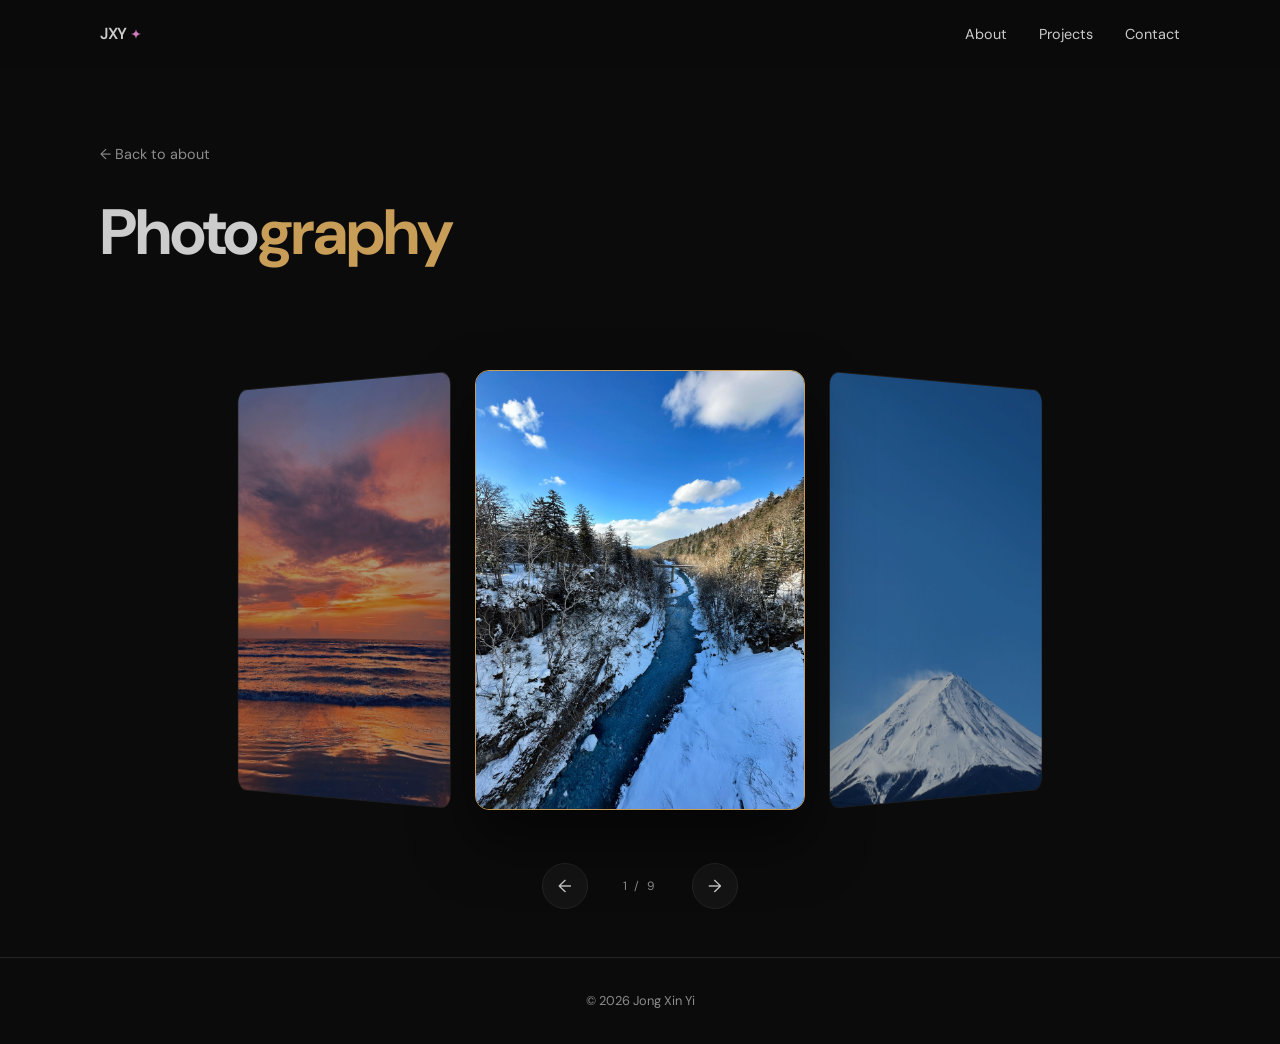
==== gallery.html @ 3cf61ef5 "invisible button" ====
<!DOCTYPE html>
<html lang="en">
<head>
    <meta charset="UTF-8">
    <meta name="viewport" content="width=device-width, initial-scale=1">
    <title>Photography | Jong Xin Yi</title>
    <link rel="preconnect" href="https://fonts.googleapis.com">
    <link href="https://fonts.googleapis.com/css2?family=DM+Sans:wght@300;400;500;600;700;800&display=swap" rel="stylesheet">
    <link rel="stylesheet" href="style.css">
</head>
<body>

    <header class="nav">
        <div class="wrap">
            <a href="index.html" class="logo">JXY<svg class="logo-spark" viewBox="0 0 24 24" aria-hidden="true"><path d="M12 0Q12.7 11.3 24 12Q12.7 12.7 12 24Q11.3 12.7 0 12Q11.3 11.3 12 0Z" /></svg></a>
            <ul>
                <li><a href="index.html#about">About</a></li>
                <li><a href="index.html#projects">Projects</a></li>
                <li><a href="index.html#contact">Contact</a></li>
            </ul>
        </div>
    </header>

    <main>
        <section class="gallery-hero wrap">
            <a href="index.html#about" class="back">&larr; Back to about</a>
            <h1>Photo<span style="color:var(--gold)">graphy</span></h1>
        </section>

        <div class="wrap reveal">
            <div class="carousel" id="carousel">
                <div class="ring" id="ring"></div>
            </div>
            <div class="car-ui">
                <button class="car-btn" id="cPrev" aria-label="Previous photo">&larr;</button>
                <span class="car-count" id="cCount"></span>
                <button class="car-btn" id="cNext" aria-label="Next photo">&rarr;</button>
            </div>
        </div>
    </main>

    <div class="lightbox" id="lightbox" aria-hidden="true">
        <button class="x" aria-label="Close">&times;</button>
        <button class="prev" aria-label="Previous">&larr;</button>
        <img alt="">
        <button class="next" aria-label="Next">&rarr;</button>
        <div class="count"></div>
    </div>

    <footer>&copy; 2026 Jong Xin Yi</footer>

    <script src="photos.js"></script>
    <script>
        const ring = document.getElementById("ring"), stage = document.getElementById("carousel");
        const countEl = document.getElementById("cCount");
        const n = PHOTOS.length, step = 360 / n;
        const mod = (a, b) => ((a % b) + b) % b;

        ring.innerHTML = PHOTOS.map((p, i) => `
        <div class="cell" data-i="${i}" tabindex="0" role="button" aria-label="${p.alt}">
        <img alt="${p.alt}" draggable="false">
        <span class="ph">Add photo</span>
        <label class="upload"><b>Upload</b><input type="file" accept="image/*" hidden></label>
        </div>`).join("");
        const cells = [...ring.children];

        // Downscale big photos so they fit in browser storage
        const shrink = (file, max = 1600) => new Promise(res => {
        const url = URL.createObjectURL(file), im = new Image();
        im.onload = () => {
        const k = Math.min(1, max / Math.max(im.width, im.height));
        const c = document.createElement("canvas");
        c.width = Math.round(im.width * k); c.height = Math.round(im.height * k);
        c.getContext("2d").drawImage(im, 0, 0, c.width, c.height);
        URL.revokeObjectURL(url); res(c.toDataURL("image/jpeg", .85));
        };
        im.src = url;
        });

        cells.forEach((tile, i) => {
        const img = tile.querySelector("img"), input = tile.querySelector("input"), label = tile.querySelector(".upload b");
        img.addEventListener("load", () => { tile.classList.add("has-img"); label.textContent = "Change"; });
        img.addEventListener("error", () => tile.classList.remove("has-img"));
        let saved = null;
        try { saved = localStorage.getItem("photo-" + i); } catch (e) {}
        img.src = saved || PHOTOS[i].src;

        tile.querySelector(".upload").addEventListener("click", e => e.stopPropagation());
        input.addEventListener("change", async () => {
        const f = input.files[0]; if (!f) return;
        const data = await shrink(f);
        img.src = data;
        try { localStorage.setItem("photo-" + i, data); }
        catch (e) { alert("Browser storage is full, so this photo won't be kept after you close the page."); }
        });
        });

        /* ---------- 3D ring ---------- */
        let radius = 0, cur = 0, rot = 0, dragging = false, sx = 0, srot = 0, moved = 0;

        function layout() {
        const w = cells[0].offsetWidth;
        radius = Math.round((w / 2 + 14) / Math.tan(Math.PI / n)); // 14px gap between photos
        cells.forEach((c, i) => c.style.transform = `rotateY(${i * step}deg) translateZ(${radius}px)`);
        render();
        }
        function render() {
        ring.style.transform = `translateZ(${-radius}px) rotateY(${rot}deg)`;
        cells.forEach((c, i) => {
        const d = Math.abs(mod(i * step + rot + 180, 360) - 180); // degrees away from the front
        c.style.opacity = d > 95 ? 0 : Math.max(.3, 1 - d / 120);
        c.classList.toggle("front", d < step / 2);
        });
        countEl.textContent = `${mod(Math.round(-rot / step), n) + 1} / ${n}`;
        }
        const go = d => { cur += d; rot = -cur * step; render(); };
        const goTo = i => go(mod(i - mod(cur, n) + n / 2, n) - n / 2); // shortest way round

        stage.addEventListener("pointerdown", e => {
        if (e.target.closest(".upload")) return;
        dragging = true; sx = e.clientX; srot = rot; moved = 0;
        ring.classList.add("dragging"); stage.classList.add("dragging");
        });
        addEventListener("pointermove", e => {
        if (!dragging) return;
        const dx = e.clientX - sx;
        moved = Math.max(moved, Math.abs(dx));
        rot = srot + dx * 0.3; // drag sensitivity
        render();
        });
        const endDrag = (e, canClick) => {
        if (!dragging) return;
        dragging = false;
        ring.classList.remove("dragging"); stage.classList.remove("dragging");
        if (moved > 6) { cur = Math.round(-rot / step); rot = -cur * step; render(); }
        else if (canClick) { const c = e.target.closest(".cell"); if (c) onCell(c); }
        };
        addEventListener("pointerup", e => endDrag(e, true));
        addEventListener("pointercancel", e => endDrag(e, false));

        document.getElementById("cPrev").onclick = () => go(-1);
        document.getElementById("cNext").onclick = () => go(1);
        addEventListener("resize", layout);

        /* ---------- lightbox ---------- */
        const lb = document.getElementById("lightbox");
        const lbImg = lb.querySelector("img"), count = lb.querySelector(".count");
        let list = [], idx = 0;
        const show = k => {
        idx = (k + list.length) % list.length;
        lbImg.src = list[idx].querySelector("img").src;
        count.textContent = `${idx + 1} / ${list.length}`;
        };
        const open = tile => {
        list = cells.filter(c => c.classList.contains("has-img"));
        show(list.indexOf(tile)); lb.classList.add("open"); lb.setAttribute("aria-hidden", "false");
        };
        const close = () => {
        lb.classList.remove("open"); lb.setAttribute("aria-hidden", "true");
        if (list[idx]) goTo(cells.indexOf(list[idx])); // carousel follows the photo you were viewing
        };
        const activate = tile => {
    if (tile.classList.contains("has-img")) open(tile);
    else if (document.body.classList.contains("owner")) tile.querySelector("input").click();
};
        const onCell = cell => {
        const i = cells.indexOf(cell);
        if (i === mod(cur, n)) activate(cell); else goTo(i);
        };

        ring.addEventListener("keydown", e => {
        const c = e.target.closest(".cell");
        if (c && (e.key === "Enter" || e.key === " ")) { e.preventDefault(); onCell(c); }
        });
        lb.querySelector(".x").onclick = close;
        lb.querySelector(".prev").onclick = () => show(idx - 1);
        lb.querySelector(".next").onclick = () => show(idx + 1);
        lb.addEventListener("click", e => { if (e.target === lb) close(); });
        addEventListener("keydown", e => {
        if (lb.classList.contains("open")) {
        if (e.key === "Escape") close();
        if (e.key === "ArrowLeft") show(idx - 1);
        if (e.key === "ArrowRight") show(idx + 1);
        } else if (!e.target.matches("input")) {
        if (e.key === "ArrowLeft") go(-1);
        if (e.key === "ArrowRight") go(1);
        }
        });

        layout();
    </script>
    <script src="fx.js"></script>
</body>
</html>
---- style.css ----
/* ---------- Design tokens (edit colours here) ---------- */
:root {
  --bg: #0b0b0b;          /* slightly lighter than pure black */
  --surface: #141414;
  --line: #242424;
  --text: #cccccc;
  --muted: #8c8c8c;
  --red: #960018;         /* buttons, hover */
  --pink: #d27cbc;        /* decoration */
  --gold: #C89D58;        /* decoration */
  --radius: 14px;
  --space: clamp(80px, 12vw, 160px); /* section spacing */
  --max: 1080px;
}

* { box-sizing: border-box; margin: 0; padding: 0; }
html, body, button, input, textarea, select { font-family: "DM Sans", system-ui, -apple-system, "Segoe UI", sans-serif; }
html { scroll-behavior: smooth; }
body {
  background: var(--bg);
  color: var(--text);
  font-family: "DM Sans", system-ui, -apple-system, "Segoe UI", sans-serif;
  line-height: 1.7;
  -webkit-font-smoothing: antialiased;
}
img { max-width: 100%; display: block; }
a { color: inherit; text-decoration: none; }
.wrap { width: min(var(--max), 100% - 48px); margin-inline: auto; }
section { padding-block: var(--space); }

h2.title {
  font-size: clamp(1.6rem, 3vw, 2.2rem);
  font-weight: 600;
  letter-spacing: -0.02em;
  margin-bottom: 48px;
}
h2.title .u { position: relative; display: inline-block; }
h2.title .u::after { /* underline sits right under the highlighted word and draws in */
  content: ""; position: absolute; left: 0; bottom: -2px;
  width: 0; height: 3px; background: var(--gold);
  transition: width .7s cubic-bezier(.2,.7,.2,1) .5s;
}
section.in h2.title .u::after { width: 100%; }

/* ---------- Buttons ---------- */
.btn {
  display: inline-block;
  padding: 14px 28px;
  border: 1px solid var(--red);
  background: var(--red);
  color: var(--text);
  border-radius: 999px;
  font-size: 0.95rem;
  cursor: pointer;
  transition: background .25s, color .25s, transform .25s;
}
.btn:hover { background: transparent; transform: translateY(-3px); }
.btn.ghost { background: transparent; border-color: var(--line); }
.btn.ghost:hover { border-color: var(--red); background: var(--red); }

/* ---------- Nav ---------- */
.nav {
  position: fixed; inset: 0 0 auto 0; z-index: 10;
  background: rgba(11,11,11,.8);
  backdrop-filter: blur(10px);
}
.nav .wrap { display: flex; justify-content: space-between; align-items: center; height: 68px; }
.logo { font-weight: 600; letter-spacing: -0.02em; }
.nav ul { display: flex; gap: 32px; list-style: none; font-size: .9rem; }
.nav a { position: relative; padding-block: 4px; transition: color .2s; }
.nav a::after {
  content: ""; position: absolute; left: 0; bottom: 0;
  width: 0; height: 2px; background: var(--red); transition: width .25s;
}
.nav a:hover::after { width: 100%; }

/* ---------- Hero ---------- */
.hero {
  min-height: 100vh;
  display: flex; align-items: center;
  position: relative; overflow: hidden;
  padding-block: 120px 80px;
}
.hero .wrap { position: relative; z-index: 1; }
.hello {
  display: inline-flex; align-items: center; gap: 12px;
  color: var(--pink); font-size: clamp(1.2rem, 2.4vw, 1.7rem);
  margin-bottom: 8px;
}
.hello::before { content: ""; width: 40px; height: 2px; background: var(--pink); }
.big {
  font-size: clamp(3.6rem, 13vw, 10.5rem);
  line-height: .95;
  font-weight: 800;
  letter-spacing: -0.045em;
}
.big .small { font-size: .28em; font-weight: 400; letter-spacing: 0; color: var(--muted); margin-right: 14px; }
.big .outline {
  color: transparent;
  -webkit-text-stroke: 2px var(--text);
  transition: color .4s, -webkit-text-stroke-color .4s;
  display: inline-block;
  margin-left: clamp(24px, 8vw, 120px); /* staggered line */
}
.big .outline:hover { color: var(--red); -webkit-text-stroke-color: var(--red); }
.role { margin-top: 36px; color: var(--muted); font-size: 1.05rem; max-width: 420px; }
.role b { color: var(--gold); font-weight: 500; }
.hero .cta { margin-top: 40px; display: flex; gap: 16px; flex-wrap: wrap; }

.orb { position: absolute; border-radius: 50%; filter: blur(2px); }
.orb.a { width: 260px; height: 260px; right: 8%; top: 18%; border: 1px solid var(--pink); opacity: .5; animation: float 9s ease-in-out infinite; }
.orb.b { width: 90px; height: 90px; right: 22%; bottom: 20%; background: var(--gold); opacity: .85; animation: float 7s ease-in-out infinite reverse; }
.orb.c { width: 14px; height: 14px; right: 40%; top: 26%; background: var(--red); animation: float 5s ease-in-out infinite; }
@keyframes float { 0%,100% { transform: translateY(0); } 50% { transform: translateY(-22px); } }

.scroll {
  position: absolute; left: 50%; bottom: 28px; transform: translateX(-50%);
  font-size: .75rem; letter-spacing: .2em; color: var(--muted);
}
.scroll::after {
  content: ""; display: block; width: 1px; height: 36px;
  background: var(--gold); margin: 10px auto 0;
  animation: line 2s ease-in-out infinite;
}
@keyframes line { 0%,100% { transform: scaleY(.3); transform-origin: top; } 50% { transform: scaleY(1); } }

/* ---------- About ---------- */
.about-grid { display: grid; grid-template-columns: 1fr 1.3fr; gap: clamp(32px, 6vw, 88px); align-items: start; }
.photo {
  aspect-ratio: 4/5; border-radius: var(--radius);
  background: linear-gradient(135deg, #1b1b1b, #101010);
  border: 1px solid var(--line);
  position: relative; overflow: hidden;
}
.photo::after {
  content: ""; position: absolute; inset: 14px -14px -14px 14px;
  border: 1px solid var(--pink); border-radius: var(--radius); z-index: -1;
}
.photo-frame { position: relative; z-index: 0; }
.photo img { width: 100%; height: 100%; object-fit: cover; }
.photo span { position: absolute; inset: 0; display: grid; place-items: center; color: var(--muted); font-size: .85rem; }
.about p { color: var(--text); max-width: 520px; }
.about h3 { font-size: .8rem; letter-spacing: .16em; text-transform: uppercase; color: var(--gold); margin: 40px 0 18px; font-weight: 500; }
.timeline { list-style: none; border-left: 1px solid var(--line); }
.timeline li { padding: 0 0 22px 22px; position: relative; }
.timeline li::before {
  content: ""; position: absolute; left: -4px; top: 10px;
  width: 7px; height: 7px; background: var(--red); transform: rotate(45deg);
}
.timeline strong { font-weight: 500; display: block; }
.timeline small { color: var(--muted); }
.about .btn { margin-top: 24px; }

/* ---------- Projects ---------- */
.cards { display: grid; grid-template-columns: repeat(auto-fill, minmax(300px, 1fr)); gap: 32px; }
.card {
  display: block; background: var(--surface);
  border: 1px solid var(--line); border-radius: var(--radius);
  overflow: hidden; transition: transform .3s, border-color .3s;
}
.card:hover { transform: translateY(-6px); border-color: var(--red); }
.card .cover { aspect-ratio: 16/10; background: #1a1a1a; position: relative; overflow: hidden; }
.card .cover img { width: 100%; height: 100%; object-fit: cover; transition: transform .5s; }
.card:hover .cover img { transform: scale(1.05); }
.card .body { padding: 24px; }
.card h3 { font-size: 1.15rem; font-weight: 600; margin-bottom: 6px; }
.card p { color: var(--muted); font-size: .92rem; margin-bottom: 18px; }
.tags { display: flex; flex-wrap: wrap; gap: 8px; }
.tag {
  font-size: .72rem; padding: 4px 12px; border-radius: 999px;
  border: 1px solid var(--pink); color: var(--pink);
}
.tag.alt { border-color: var(--gold); color: var(--gold); }

/* ---------- Contact ---------- */
.contact { text-align: center; }
.contact p { color: var(--muted); margin: 0 auto 24px; max-width: 420px; }
    .contact h2 {
        margin-bottom: 14px;
    }
.mail {
  display: inline-block; font-size: clamp(1.3rem, 3.5vw, 2.4rem);
  font-weight: 600; letter-spacing: -0.02em;
  border-bottom: 2px solid var(--red); padding-bottom: 6px;
  transition: color .25s;
}
.mail:hover { color: var(--gold); }
.socials { display: flex; justify-content: center; gap: 16px; margin-top: 48px; }
.socials a { color: var(--muted); width: 50px; height: 50px; display: grid; place-items: center; border: 1px solid var(--line); border-radius: var(--radius); transition: color .2s, border-color .2s, transform .25s; }
.socials a svg { width: 24px; height: 24px; }
.socials a:hover { color: var(--gold); border-color: var(--gold); }
footer { text-align: center; padding: 32px 0; color: var(--muted); font-size: .8rem; border-top: 1px solid var(--line); }

/* ---------- Project detail page ---------- */
.detail-hero { padding-top: 140px; padding-bottom: 40px; }
.back { color: var(--muted); font-size: .9rem; display: inline-block; margin-bottom: 32px; transition: color .2s; }
.back:hover { color: var(--red); }
.detail-hero h1 { font-size: clamp(2.2rem, 6vw, 4rem); letter-spacing: -0.03em; line-height: 1.1; margin-bottom: 20px; }
.detail-hero .lead { color: var(--muted); max-width: 560px; margin-bottom: 24px; }
.detail-cover { aspect-ratio: 16/8; border-radius: var(--radius); background: #1a1a1a; overflow: hidden; border: 1px solid var(--line); }
.detail-cover img { width: 100%; height: 100%; object-fit: cover; }
.meta { display: grid; grid-template-columns: repeat(auto-fit, minmax(140px, 1fr)); gap: 24px; margin-block: 56px; padding-block: 28px; border-block: 1px solid var(--line); }
.meta small { color: var(--gold); letter-spacing: .14em; text-transform: uppercase; font-size: .7rem; display: block; margin-bottom: 4px; }
.block { max-width: 640px; margin-bottom: 72px; }
.block h2 { font-size: 1.3rem; margin-bottom: 14px; }
.block h2::before { content: ""; display: inline-block; width: 10px; height: 10px; border-radius: 50%; background: var(--pink); margin-right: 12px; }
.proto { margin-bottom: 72px; }
.proto h2 { font-size: 1.3rem; margin-bottom: 20px; }
.proto-frame {
  border: 1px solid var(--line); border-radius: var(--radius);
  overflow: hidden; background: var(--surface);
  height: min(680px, 80vh);
}
.proto-frame iframe { width: 100%; height: 100%; border: 0; }
.proto-empty { height: 100%; display: grid; place-items: center; color: var(--muted); text-align: center; padding: 24px; }
.proto-actions { margin-top: 20px; }

/* ================= V2 additions ================= */

/* ---------- Hero with ID card ---------- */
.hero-grid { display: grid; grid-template-columns: 1.3fr 1fr; gap: 48px; align-items: center; }
.big { font-size: clamp(3rem, 8.5vw, 7.5rem); }
.big .outline { margin-left: clamp(16px, 4vw, 64px); }
.orb.a { right: 4%; top: 14%; width: 320px; height: 320px; }
.orb.b { right: 34%; bottom: 14%; }

.id-stage { --strap-h: 240px; position: relative; display: flex; flex-direction: column; align-items: center; margin-top: -120px; }
.swing { transform-origin: top center; min-height: calc(var(--strap-h) + 34px + 430px); will-change: transform; display: flex; flex-direction: column; align-items: center; }
@keyframes swing { 0%,100% { transform: rotate(0); } 25% { transform: rotate(1.8deg); } 75% { transform: rotate(-1.8deg); } }
@keyframes appear { from { opacity: 0; } }
/* The strap is paid out from above, as if a hand is lowering the card on it. */
@keyframes lower {
  0%   { height: 6px;  animation-timing-function: cubic-bezier(.45,0,.35,1); }
  62%  { height: calc(var(--strap-h) + 8px); animation-timing-function: ease-out; }   /* strap pulls taut, slight stretch */
  74%  { height: calc(var(--strap-h) - 5px); animation-timing-function: ease-in-out; } /* card bounces back up */
  86%  { height: calc(var(--strap-h) + 2px); animation-timing-function: ease-in-out; }
  100% { height: var(--strap-h); }
}
/* The card sways like a pendulum while it is let down, then settles. */
@keyframes settle {
  0%   { transform: rotate(0); }
  18%  { transform: rotate(3.4deg); }
  36%  { transform: rotate(-4.6deg); }
  55%  { transform: rotate(3.8deg); }
  72%  { transform: rotate(-2.4deg); }
  86%  { transform: rotate(1.2deg); }
  100% { transform: rotate(0); }
}

.strap {
  width: 34px; height: 240px; position: relative; z-index: 3;
  background:
    linear-gradient(90deg, rgba(0,0,0,.28), transparent 20%, rgba(255,255,255,.07) 45%, transparent 70%, rgba(0,0,0,.28)),
    repeating-linear-gradient(45deg, rgba(255,255,255,.085) 0 1px, transparent 1px 3px),
    repeating-linear-gradient(-45deg, rgba(0,0,0,.22) 0 1px, transparent 1px 3px),
    repeating-linear-gradient(0deg, rgba(0,0,0,.12) 0 1px, transparent 1px 6px),
    #960018;
  border-radius: 2px 2px 3px 3px;
}
.strap::before, .strap::after { /* stitched edges */
  content: ""; position: absolute; top: 0; bottom: 0; width: 0; pointer-events: none;
  border-left: 1px dashed rgba(255,255,255,.34);
}
.strap::before { left: 4px; }
.strap::after { right: 4px; }
.hook { position: absolute; left: 50%; top: calc(100% - 10px); width: 40px; height: 84px; transform: translateX(-50%); overflow: visible; filter: drop-shadow(0 4px 4px rgba(0,0,0,.6)) drop-shadow(0 0 1px rgba(255,255,255,.12)); }

.tilt {
  --rx: 0deg; --ry: 0deg;
  perspective: 1000px;
  transform: rotateX(var(--rx)) rotateY(var(--ry));
  transition: transform .2s ease-out;
  margin-top: 34px; /* card hangs lower so the hook can pass through its hole */
}
.flip {
  position: relative; width: 270px; height: 430px; cursor: pointer;
  transform-style: preserve-3d; transition: transform .8s cubic-bezier(.4,.2,.2,1);
  outline-offset: 8px; outline-color: var(--gold);
}
.flip.flipped { transform: rotateY(180deg); }
.face {
  position: absolute; inset: 0; border-radius: 20px;
  backface-visibility: hidden; -webkit-backface-visibility: hidden;
  background: var(--surface); border: 1px solid #2c2c2c;
  box-shadow: 0 30px 60px rgba(0,0,0,.55), 0 0 0 1px rgba(210,124,188,.08);
  padding: 22px; overflow: hidden;
}
.face.back { transform: rotateY(180deg); }
.slot { width: 70px; height: 13px; margin: 0 auto 14px; border-radius: 99px; background: var(--bg); border: 1px solid #2c2c2c; }

.id-photo {
  position: relative; height: 240px; border-radius: 14px; overflow: hidden;
  background: linear-gradient(135deg, #1d1d1d, #111); border: 1px solid #2a2a2a;
}
.id-photo.full { height: 330px; }
.id-photo img { position: absolute; inset: 0; width: 100%; height: 100%; object-fit: cover; display: none; }
.id-photo.has-img img { display: block; }
.id-photo span { position: absolute; inset: 0; display: grid; place-items: center; color: var(--muted); font-size: .8rem; }
.id-photo.has-img span { display: none; }
.upload {
  position: absolute; right: 10px; bottom: 10px; z-index: 2;
  font-size: .7rem; padding: 5px 12px; border-radius: 99px;
  background: rgba(11,11,11,.8); color: var(--text); border: 1px solid #333;
  opacity: 0; transition: opacity .25s, background .25s; cursor: pointer;
}
.id-photo:hover .upload, .upload:focus-within { opacity: 1; }
.upload:hover { background: var(--red); border-color: var(--red); }
@media (hover: none) { .upload { opacity: 1; } }

.id-info { margin-top: 18px; }
.id-info h3 { font-size: 1.25rem; font-weight: 600; letter-spacing: -0.02em; }
.id-info p { color: var(--pink); font-size: .85rem; }
.id-meta { margin-top: 10px; font-size: .75rem; color: var(--muted); letter-spacing: .12em; }
.id-meta small { color: var(--gold); margin-right: 6px; }

.back-info { margin-top: 14px; display: flex; align-items: center; justify-content: space-between; gap: 12px; font-size: .8rem; color: var(--muted); }
.barcode {
  width: 90px; height: 26px;
  background: repeating-linear-gradient(90deg, var(--gold) 0 2px, transparent 2px 4px, var(--gold) 4px 5px, transparent 5px 9px);
  opacity: .8;
}
.hint { margin-top: 28px; font-size: .75rem; letter-spacing: .14em; color: var(--muted); text-transform: uppercase; }

/* ---------- About: 3 columns ---------- */
.about-grid { grid-template-columns: 190px 1.4fr 1fr; gap: clamp(28px, 4vw, 64px); }
.photo-frame { width: 190px; }
.about h3, .skills h3 { font-size: .8rem; letter-spacing: .16em; text-transform: uppercase; color: var(--gold); margin: 32px 0 16px; font-weight: 500; }
.about p + h3 { margin-top: 36px; }
.skills h3 { margin-top: 0; }
.skills ul { list-style: none; display: grid; grid-template-columns: repeat(2, 1fr); gap: 14px; }
.skills li {
  display: flex; align-items: center; gap: 14px; padding: 14px 16px;
  border: 1px solid var(--line); border-radius: var(--radius); background: rgba(255,255,255,.015);
  transition: border-color .3s, background .3s, transform .3s;
}
.skills li svg { width: 26px; height: 26px; flex: none; color: var(--gold); transition: transform .4s cubic-bezier(.2,.9,.3,1.4); }
.skills li span { font-size: .9rem; display: block; margin: 0; }
@media (max-width: 1000px) {
  .about-grid { grid-template-columns: 190px 1fr; }
  .skills { grid-column: 1 / -1; }
}

/* ---------- Project cards: animated ---------- */
.card { background: none; border: 0; overflow: visible; perspective: 900px; }
.card:hover { transform: none; border-color: transparent; }
.card-in {
  position: relative; height: 100%;
  background: var(--surface); border: 1px solid var(--line); border-radius: var(--radius);
  overflow: hidden; transform-style: preserve-3d;
  transition: transform .5s cubic-bezier(.2,.7,.2,1), border-color .3s, box-shadow .4s;
  will-change: transform;
}
.card-in.moving { transition: transform .12s ease-out, border-color .3s, box-shadow .4s; }
.card:hover .card-in, .card:focus-visible .card-in {
  border-color: var(--red);
  box-shadow: 0 24px 50px rgba(0,0,0,.5), 0 0 0 1px rgba(150,0,24,.5);
}
.card-in::after { /* light that follows the cursor */
  content: ""; position: absolute; inset: 0; pointer-events: none; opacity: 0; transition: opacity .3s;
  background: radial-gradient(260px circle at var(--mx, 50%) var(--my, 50%), rgba(210,124,188,.16), transparent 60%);
}
.card:hover .card-in::after { opacity: 1; }
.card .cover::before { /* slide-in tint */
  content: ""; position: absolute; inset: 0; z-index: 1;
  background: linear-gradient(180deg, transparent 40%, rgba(150,0,24,.55));
  opacity: 0; transition: opacity .4s;
}
.card:hover .cover::before { opacity: 1; }
.card:hover .cover img { transform: scale(1.1); }
.num {
  position: absolute; left: 18px; top: 14px; z-index: 2;
  font-size: .75rem; letter-spacing: .14em; color: var(--gold);
   display: none;
}
.card h3 { position: relative; display: inline-block; }
.card h3::after { content: ""; position: absolute; left: 0; bottom: -2px; height: 2px; width: 0; background: var(--red); transition: width .4s; }
.card:hover h3::after { width: 100%; }
.card .tag { transition: transform .3s, background .3s, color .3s; }
.card:hover .tag { transform: translateY(-3px); }
.card:hover .tag:nth-child(2) { transition-delay: .05s; }
.card:hover .tag:nth-child(3) { transition-delay: .1s; }
.card .tag:hover { background: var(--pink); color: var(--bg); }
.card .tag.alt:hover { background: var(--gold); }

/* ================= V3 additions ================= */

/* ---------- Page + section transitions ---------- */
body { animation: pageIn .7s ease; transition: opacity .35s ease; }
body.leaving { opacity: 0; }
@keyframes pageIn { from { opacity: 0; } }

section { position: relative; }
section + section::before { /* soft divider line between sections */
  content: ""; position: absolute; top: 0; left: 50%;
  width: min(var(--max), 100% - 48px); height: 1px; transform: translateX(-50%);
  background: linear-gradient(90deg, transparent, var(--line) 20%, var(--pink) 50%, var(--line) 80%, transparent);
  opacity: .6;
}
section + section::after { /* diamond marker on the divider */
  content: ""; position: absolute; top: -6px; left: 50%;
  width: 11px; height: 11px; background: var(--gold);
  transform: translateX(-50%) rotate(45deg);
  box-shadow: 0 0 0 7px var(--bg);
  animation: pulseD 3s ease-in-out infinite;
}
@keyframes pulseD { 0%,100% { transform: translateX(-50%) rotate(45deg) scale(1); } 50% { transform: translateX(-50%) rotate(225deg) scale(1.25); } }
#about    { background: radial-gradient(640px circle at 92% 25%, rgba(210,124,188,.07), transparent 65%); }
#projects { background: radial-gradient(700px circle at 4% 45%, rgba(200,157,88,.06), transparent 65%); }
#contact  { background: radial-gradient(800px circle at 50% 105%, rgba(150,0,24,.2), transparent 65%); }

.progress {
  position: fixed; top: 0; left: 0; width: 100%; height: 3px; z-index: 30;
  transform: scaleX(0); transform-origin: left;
  background: linear-gradient(90deg, var(--red), var(--pink), var(--gold));
}
.nav { transition: transform .4s ease, background .3s; }
.nav.hide { transform: translateY(-100%); }
.nav a.active { color: var(--gold); }
.nav a.active::after { width: 100%; }

/* ---------- Diamonds (replace circles) ---------- */
.orb { border-radius: 4px; filter: none;  }
.orb.a { width: 300px; height: 300px; right: 5%; top: 15%; border: 1px solid var(--pink); opacity: .45; animation: spinD 50s linear infinite; }
.orb.b { width: 84px; height: 84px; right: 36%; bottom: 14%; background: var(--gold); opacity: .85; animation: driftD 7s ease-in-out infinite; }
.orb.c { width: 24px; height: 24px; right: 42%; top: 26%; background: var(--red); animation: driftD 5s ease-in-out infinite reverse; }
.orb.d { width: 44px; height: 44px; left: 5%; bottom: 22%; background: var(--pink); opacity: .6; animation: driftD 8s ease-in-out infinite; }
.orb.e { width: 64px; height: 64px; left: 46%; top: 12%; border: 1px solid var(--gold); opacity: .5; animation: spinD 30s linear infinite reverse; }
@keyframes driftD { 0%,100% { transform: translateY(0) rotate(45deg); } 50% { transform: translateY(-24px) rotate(45deg); } }
@keyframes spinD { from { transform: rotate(45deg); } to { transform: rotate(405deg); } }

/* ---------- Hero: letters + role typing ---------- */
.big .word .ch { display: inline-block; transition: transform .3s cubic-bezier(.3,1.6,.5,1), color .25s; animation: rise .9s cubic-bezier(.2,.8,.2,1) backwards; animation-delay: calc(var(--i) * 70ms + 250ms); }
@keyframes rise { from { transform: translateY(70%) rotate(8deg); opacity: 0; } }
.big .word .ch:hover { transform: translateY(-14px) rotate(-4deg); color: var(--pink); }
.big .outline:hover { color: transparent; -webkit-text-stroke-color: var(--text); }
.big .outline .ch:hover { color: var(--red); -webkit-text-stroke-color: var(--red); }
.role { min-height: 3.6em; }
#roleWord::after { content: ""; display: inline-block; width: 2px; height: 1em; margin-left: 3px; vertical-align: -2px; background: var(--gold); animation: blink 1s steps(1) infinite; }
@keyframes blink { 50% { opacity: 0; } }

/* ---------- Buttons: small pop + ripple ---------- */
.btn { position: relative; transition: background .25s, color .25s, transform .25s; }
.btn, .btn.ghost, .btn.ghost:hover { border-color: var(--gold); } /* the gold stroke is the button's own border */
.btn::after { /* thin four-point sparkle: centred on the edge, half inside and half outside */
  content: ""; position: absolute; right: 22px; top: -8px; width: 16px; height: 16px; pointer-events: none;
  background: url("data:image/svg+xml,%3Csvg xmlns='http://www.w3.org/2000/svg' viewBox='0 0 24 24'%3E%3Cpath fill='%23C89D58' d='M12 0Q12.9 11.1 24 12Q12.9 12.9 12 24Q11.1 12.9 0 12Q11.1 11.1 12 0Z'/%3E%3C/svg%3E") center / contain no-repeat;
  filter: drop-shadow(0 0 3px rgba(200,157,88,.7)); animation: twinkle 3.2s ease-in-out infinite;
}
.btn.ghost::after { right: auto; left: 22px; top: auto; bottom: -8px; animation-delay: 1.4s; }
@keyframes twinkle { 0%,100% { transform: scale(.75) rotate(0); opacity: .7; } 50% { transform: scale(1.15) rotate(45deg); opacity: 1; } }
.ripple-clip { position: absolute; inset: 0; border-radius: inherit; overflow: hidden; pointer-events: none; }
.ripple { position: absolute; width: 10px; height: 10px; border-radius: 50%; background: rgba(255,255,255,.28); transform: scale(0); animation: ripple .6s ease-out forwards; pointer-events: none; }
@keyframes ripple { to { transform: scale(30); opacity: 0; } }

/* ---------- Small hover details ---------- */
.timeline li { transition: transform .3s; }
.timeline li::before { transition: transform .3s, background .3s; }
.timeline li:hover { transform: translateX(6px); }
.timeline li:hover::before { background: var(--gold); transform: rotate(45deg) scale(1.7); }
.mail:hover { border-color: var(--gold); }
.socials a:hover { transform: translateY(-4px); }
.logo { display: inline-flex; align-items: center; gap: 4px; }
.logo-spark { width: 10px; height: 10px; fill: var(--pink); flex: none; }

/* ---------- About: no photo, two columns ---------- */
.about-grid { grid-template-columns: 1.4fr 1fr; }
@media (max-width: 1000px) { .about-grid { grid-template-columns: 1fr; } }

/* ---------- ID card: real 3D object ---------- */
.tilt { transform-style: preserve-3d; }
.flip { transform: rotateY(var(--flip, 0deg)); transition: transform .9s cubic-bezier(.2,.8,.2,1.08); cursor: grab; touch-action: pan-y; }
.flip.dragging { transition: none; cursor: grabbing; }
.face {
  background: linear-gradient(160deg, #1d1d1d, #0f0f0f);
  border: 1px solid #333;
  box-shadow: inset 0 0 0 1px rgba(255,255,255,.04), inset 0 1px 0 rgba(255,255,255,.14);
  transform: translateZ(5px);
}
.face.back { transform: rotateY(180deg) translateZ(5px); }
.edge { position: absolute; inset: 0; border-radius: 20px; background: #2a2a2a; border: 1px solid #3a3a3a; }
.edge.shadow { box-shadow: 0 45px 70px -12px rgba(0,0,0,.8), 0 0 40px rgba(150,0,24,.12); }
.face.front .id-info::after { content: ""; position: absolute; right: 24px; bottom: 36px; width: 18px; height: 18px; background: var(--gold); transform: rotate(45deg); }
.id-photo { box-shadow: inset 0 2px 8px rgba(0,0,0,.6); }
.slot { box-shadow: inset 0 2px 4px rgba(0,0,0,.8); }

/* ---------- Reveal on scroll ---------- */
.reveal { opacity: 0; transform: translateY(24px); transition: opacity .8s, transform .8s; }
.reveal.in { opacity: 1; transform: none; }

/* ---------- Responsive ---------- */
@media (max-width: 760px) {
  .about-grid { grid-template-columns: 1fr; }
  .photo-frame { max-width: 340px; }
  .nav ul { gap: 18px; }
  .orb.a { width: 160px; height: 160px; right: -30px; }
  .hero-grid { grid-template-columns: 1fr; }
  .id-stage { margin-top: 0; }
  .strap { height: 80px; }
  .id-stage { --strap-h: 80px; }
  .about-grid { grid-template-columns: 1fr; }
}
@media (prefers-reduced-motion: reduce) {
  * { animation: none !important; transition: none !important; }
  .reveal, .st { opacity: 1 !important; transform: none !important; }
}

/* ================= V4: stagger ================= */
.hero {
  min-height: 100vh; min-height: 100svh;
  display: flex; align-items: center;
  padding-block: 110px 70px;
}
.hero ~ section { padding-block: var(--space); } /* same gap above and below every section */
.hero ~ section > .wrap { width: min(var(--max), 100% - 48px); }

/* content staggers in when its section arrives */
.st {
  opacity: 0; transform: translateY(32px);
  transition: opacity .8s ease, transform .9s cubic-bezier(.2,.7,.2,1);
  transition-delay: calc(var(--i, 0) * 110ms + 150ms);
}
section.in .st { opacity: 1; transform: none; }
.cards .card.st { transform: translateY(56px) scale(.96); }
section.in .cards .card.st { transform: none; }
.cards .card.st { transition-delay: calc(var(--i, 0) * 160ms + 150ms); }

/* ---------- Name: the dot of the i is a diamond ---------- */
.big .ch.dotless { position: relative; }
.big .ch.dotless::before {
  content: ""; position: absolute; left: 50%; top: .065em;
  width: .15em; height: .15em; margin-left: -.075em;
  border: 2px solid var(--text); background: var(--text); transform: rotate(45deg);
  transition: border-color .25s, background .25s;
}
.big .outline .ch.dotless::before { background: transparent; } /* hollow, like the outlined letters */
.big .outline .ch.dotless:hover::before { border-color: var(--red); background: var(--red); }

.mail-ic { width: .8em; height: .8em; color: var(--gold); margin-right: 14px; vertical-align: -.05em; }


/* ================= V6: photography gallery ================= */
.more { margin-top: 24px; text-align: center; }
.nav a.current { color: var(--gold); }
.nav a.current::after { width: 100%; }
.gallery-hero { padding-top: 140px; padding-bottom: 40px; }
.gallery-hero h1 { font-size: clamp(2.2rem, 6vw, 4rem); letter-spacing: -0.03em; line-height: 1.1; margin-bottom: 16px; }
.gallery-hero .lead { color: var(--muted); max-width: 520px; }
.gallery { columns: 3 260px; column-gap: 16px; padding-bottom: 96px; }
.shot {
  display: block; width: 100%; padding: 0; margin: 0 0 16px; break-inside: avoid;
  aspect-ratio: var(--r, 4/5); position: relative; overflow: hidden; cursor: zoom-in;
  background: #1a1a1a; border: 1px solid var(--line); border-radius: var(--radius);
  transition: border-color .3s, transform .4s cubic-bezier(.2,.7,.2,1);
}
.shot img { width: 100%; height: 100%; object-fit: cover; transition: transform .6s cubic-bezier(.2,.7,.2,1); }
.shot::after { content: ""; position: absolute; inset: 0; background: linear-gradient(180deg, transparent 55%, rgba(150,0,24,.45)); opacity: 0; transition: opacity .4s; }
.shot:hover { border-color: var(--red); transform: translateY(-4px); }
.shot:hover img { transform: scale(1.06); }
.shot:hover::after { opacity: 1; }
.shot:focus-visible { outline: 2px solid var(--gold); outline-offset: 4px; }

.lightbox { position: fixed; inset: 0; z-index: 50; display: none; place-items: center; background: rgba(11,11,11,.94); backdrop-filter: blur(6px); }
.lightbox.open { display: grid; animation: pageIn .3s ease; }
.lightbox img { max-width: min(92vw, 1200px); max-height: 86vh; border-radius: var(--radius); object-fit: contain; }
.lightbox button { position: absolute; width: 46px; height: 46px; border-radius: 50%; border: 1px solid var(--line); background: var(--surface); color: var(--text); font-size: 1.1rem; cursor: pointer; transition: background .25s, border-color .25s; }
.lightbox button:hover { background: var(--red); border-color: var(--red); }
.lightbox .x { top: 22px; right: 22px; }
.lightbox .prev { left: 22px; top: 50%; }
.lightbox .next { right: 22px; top: 50%; }
.lightbox .count { position: absolute; bottom: 22px; left: 50%; transform: translateX(-50%); font-size: .75rem; letter-spacing: .2em; color: var(--muted); }

/* ================= V7: 3D carousel, skill icons, hobby link ================= */

.skills h3.hobby-title { margin-top: 36px; }
.skills li.hobby { grid-column: 1 / -1; padding: 0; }
.skills li.hobby a { display: flex; align-items: center; gap: 14px; width: 100%; padding: 14px 16px; }
.skills li.hobby small { display: block; color: var(--muted); font-size: .75rem; line-height: 1.3; }
.skills li.hobby .go { margin-left: auto; font-style: normal; color: var(--gold); transition: transform .3s; }

/* gallery tiles: upload */
.shot img { display: none; }
.shot.has-img img { display: block; }
.shot .ph { position: absolute; inset: 0; display: grid; place-items: center; color: var(--muted); font-size: .8rem; }
.shot.has-img .ph { display: none; }
.shot .upload { z-index: 3; }
.shot:hover .upload, .shot:not(.has-img) .upload, .shot .upload:focus-within { opacity: 1; }

/* skill buttons: keep the staggered fade-in (their own hover transition was overriding it) */
.skills li.st {
  transition: opacity .8s ease, transform .9s cubic-bezier(.2,.7,.2,1), border-color .3s, background .3s;
  transition-delay: calc(var(--i, 0) * 110ms + 150ms), calc(var(--i, 0) * 110ms + 150ms), 0s, 0s;
}

/* hover effect: Photography button only */
.skills li.hobby:hover { border-color: var(--gold); background: rgba(200,157,88,.06); }
.skills li.hobby:hover svg { transform: scale(1.15) rotate(-6deg); }
.skills li.hobby:hover .go { transform: translateX(6px); }

/* ================= V8: project pop-up ================= */
.card { cursor: pointer; }
.modal {
  position: fixed; inset: 0; z-index: 40; display: grid; place-items: center; padding: 24px;
  background: rgba(11,11,11,.82); backdrop-filter: blur(8px);
  opacity: 0; visibility: hidden; transition: opacity .3s ease, visibility 0s linear .3s;
}
.modal.open { opacity: 1; visibility: visible; transition: opacity .3s ease; }
.modal-box {
  position: relative; width: min(760px, 100%); max-height: min(92vh, 880px); overflow-y: auto;
  background: linear-gradient(160deg, #1b1b1b, #121212);
  border: 1px solid #2c2c2c; border-radius: 20px;
  box-shadow: 0 40px 80px rgba(0,0,0,.6), 0 0 0 1px rgba(210,124,188,.08);
  transform: translateY(24px) scale(.96); transition: transform .45s cubic-bezier(.2,.8,.2,1.08);
}
.modal.open .modal-box { transform: none; }
.m-cover { aspect-ratio: 16/8; background: #1a1a1a; overflow: hidden; }
.m-cover.empty { display: none; }
.m-cover img { width: 100%; height: 100%; object-fit: cover; }
.m-x {
  position: absolute; top: 12px; right: 16px; z-index: 2; width: 44px; height: 44px; padding: 0;
  border: 0; background: none; color: var(--text); font-size: 2.2rem; line-height: 1;
  text-shadow: 0 1px 8px rgba(0,0,0,.8); cursor: pointer; transition: color .25s, transform .3s;
}
.m-x:hover { color: var(--red); transform: rotate(90deg); }
.m-x:focus-visible { outline: 2px solid var(--gold); outline-offset: 2px; border-radius: 6px; }
.m-body { padding: 28px 30px 32px; }
.m-body h3 { font-size: 1.5rem; font-weight: 600; letter-spacing: -0.02em; margin-bottom: 12px; }
.m-meta { display: grid; grid-template-columns: repeat(auto-fit, minmax(120px, 1fr)); gap: 16px; margin: 22px 0; padding-block: 16px; border-block: 1px solid var(--line); font-size: .9rem; }
.m-meta small { color: var(--gold); letter-spacing: .14em; text-transform: uppercase; font-size: .68rem; display: block; margin-bottom: 2px; }
.m-body p { color: var(--text); font-size: .95rem; }
.m-links { display: flex; flex-wrap: wrap; gap: 14px; margin-top: 28px; padding-top: 24px; border-top: 1px solid var(--line); }
.m-links[hidden] { display: none; }
@media (max-width: 760px) { .m-body { padding: 22px 20px 26px; } }

/* ================= V9: project filter ================= */
.filters { display: flex; flex-wrap: wrap; gap: 10px; margin: -14px 0 40px; }
.chip {
  font: inherit; font-size: .8rem; padding: 7px 16px; border-radius: 999px; cursor: pointer;
  background: transparent; border: 1px solid var(--pink); color: var(--pink);
  transition: background .25s, color .25s, transform .25s;
}
.chip.alt { border-color: var(--gold); color: var(--gold); }
.chip:hover { transform: translateY(-2px); }
.chip[aria-pressed="true"] { background: var(--pink); color: var(--bg); }
.chip.alt[aria-pressed="true"] { background: var(--gold); }
.chip:focus-visible { outline: 2px solid var(--gold); outline-offset: 3px; }
.card[hidden] { display: none; }
.card.pop { animation: cardPop .5s cubic-bezier(.2,.8,.2,1) both; }
@keyframes cardPop { from { opacity: 0; transform: translateY(20px) scale(.97); } }
.no-match { color: var(--muted); text-align: center; padding: 48px 0; }
.no-match[hidden] { display: none; }

/* ================= V10: icon skills ================= */
.skill-group {
    margin-bottom: 22px;
}

.skills h4 {
    font-size: .7rem;
    letter-spacing: .14em;
    text-transform: uppercase;
    color: var(--muted);
    font-weight: 500;
    margin-bottom: 10px;
}

.skills ul.logos {
    display: grid;
    grid-template-columns: repeat(auto-fill, 88px);
    gap: 10px;
    justify-content: start;
}

.skills .logos li {
    display: flex;
    flex-direction: column;
    align-items: center;
    justify-content: center;
    gap: 8px;
    width: 88px;
    height: 92px;
    padding: 8px 6px;
    border-radius: 12px;
    background: rgba(255,255,255,.015);
    text-align: center;
}

    .skills .logos li::after {
        content: attr(title);
        font-size: .7rem;
        line-height: 1.25;
        color: var(--muted);
        transition: color .3s;
    }

    .skills .logos li:hover {
        border-color: var(--gold);
        transform: translateY(-3px);
    }

        .skills .logos li:hover::after {
            color: var(--gold);
        }

    .skills .logos li svg {
        width: 26px;
        height: 26px;
        color: var(--gold);
        transition: transform .4s cubic-bezier(.2,.9,.3,1.4);
    }

    .skills .logos li:hover svg {
        transform: scale(1.12) rotate(-6deg);
    }

/* ================= V11: 3D photo carousel ================= */
.carousel {
    --w: 330px;
    --h: 440px;
    position: relative;
    height: calc(var(--h) + 90px);
    perspective: 2200px;
    cursor: grab;
    user-select: none;
    -webkit-user-select: none;
    touch-action: pan-y; /* vertical scrolling still works on touch screens */
}

    .carousel.dragging {
        cursor: grabbing;
    }

.ring {
    position: absolute;
    left: 50%;
    top: 50%;
    width: var(--w);
    height: var(--h);
    margin: calc(var(--h) / -2) 0 0 calc(var(--w) / -2);
    transform-style: preserve-3d;
    transition: transform .8s cubic-bezier(.2,.8,.2,1);
}

    .ring.dragging, .ring.dragging .cell {
        transition: none;
    }

.cell {
    position: absolute;
    inset: 0;
    border-radius: var(--radius);
    overflow: hidden;
    background: #1a1a1a;
    border: 1px solid var(--line);
    backface-visibility: hidden;
    -webkit-backface-visibility: hidden;
    transition: opacity .5s, border-color .3s, box-shadow .4s;
}

    .cell.front {
        border-color: var(--gold);
        box-shadow: 0 30px 60px rgba(0,0,0,.55);
    }

    .cell:focus-visible {
        outline: 2px solid var(--gold);
        outline-offset: 4px;
    }

    .cell img {
        position: absolute;
        inset: 0;
        width: 100%;
        height: 100%;
        object-fit: cover;
        display: none;
        pointer-events: none;
        -webkit-user-drag: none;
    }

    .cell.has-img img {
        display: block;
    }

    .cell .ph {
        position: absolute;
        inset: 0;
        display: grid;
        place-items: center;
        color: var(--muted);
        font-size: .8rem;
    }

    .cell.has-img .ph {
        display: none;
    }

    .cell .upload {
        z-index: 3;
    }

        .cell.front:hover .upload, .cell:not(.has-img) .upload, .cell .upload:focus-within {
            opacity: 1;
        }

.car-ui {
    display: flex;
    align-items: center;
    justify-content: center;
    gap: 22px;
    margin-top: 8px;
    margin-bottom: 48px;
}

.car-btn {
    width: 46px;
    height: 46px;
    border-radius: 50%;
    border: 1px solid var(--line);
    background: var(--surface);
    color: var(--text);
    font-size: 1.1rem;
    cursor: pointer;
    transition: background .25s, border-color .25s;
}

    .car-btn:hover {
        background: var(--red);
        border-color: var(--red);
    }

.car-count {
    min-width: 60px;
    text-align: center;
    font-size: .75rem;
    letter-spacing: .2em;
    color: var(--muted);
}

.car-ui + .hint {
    text-align: center;
    margin-bottom: 96px;
}

@media (max-width: 760px) {
    .carousel {
        --w: 240px;
        --h: 320px;
    }
}

/* pop-up links: plain text links, no buttons */
.m-links { gap: 28px; }
.m-link { display: inline-flex; align-items: center; gap: 8px; font-size: .95rem; padding-bottom: 3px; border-bottom: 1px solid transparent; transition: color .25s, border-color .25s; }
.m-link svg { width: 20px; height: 20px; flex: none; }
.m-link:hover { color: var(--gold); border-color: var(--gold); }
.m-link svg { transition: transform .3s; }
.m-link:hover svg { transform: translateY(-2px); }

/* pop-up sizes: description 16px, tools + links 14px */
.m-body h3 { font-size: 2rem; }
.m-body #m-tags { margin-bottom: 24px; }
#m-tags .tag { font-size: .8rem; padding: 5px 14px; }
#m-intro { padding-top: 24px; border-top: 1px solid var(--line); font-size: 1rem; }
#m-intro h4 { font-size: .75rem; letter-spacing: .14em; text-transform: uppercase; color: var(--gold); font-weight: 500; margin: 20px 0 8px; }
#m-intro h4:first-child { margin-top: 0; }
#m-intro ul { list-style: none; }
#m-intro li { position: relative; padding-left: 20px; margin-bottom: 5px; color: var(--text); }
#m-intro li::before { content: ""; position: absolute; left: 2px; top: .66em; width: 6px; height: 6px; background: var(--pink); transform: rotate(45deg); }
.m-tools { margin-top: 24px; padding-top: 20px; border-top: 1px solid var(--line); font-size: .875rem; }
.m-tools small { color: var(--gold); letter-spacing: .14em; text-transform: uppercase; font-size: .7rem; display: block; margin-bottom: 3px; }
.m-links { margin-top: 18px; padding-top: 0; border-top: 0; }
.m-link { font-size: .875rem; }
.m-link svg { width: 18px; height: 18px; }

.m-body { padding: 32px 38px 36px; }
@media (max-width: 760px) { .m-body { padding: 22px 20px 26px; } }

/* pop-up: thumb-only scrollbar, no track or frame */
/* Chrome/Edge ignore the ::-webkit-scrollbar rules below if scrollbar-width/color is set, so only Firefox gets them */
@supports not selector(::-webkit-scrollbar) { .modal-box { scrollbar-width: thin; scrollbar-color: rgba(170,170,170,.55) transparent; } }
.modal-box::-webkit-scrollbar { width: 9px; background: transparent; }
.modal-box::-webkit-scrollbar-track, .modal-box::-webkit-scrollbar-corner { background: transparent; border: 0; margin-block: 44px; }
.modal-box::-webkit-scrollbar-button, .modal-box::-webkit-scrollbar-button:single-button, .modal-box::-webkit-scrollbar-button:vertical:start:decrement, .modal-box::-webkit-scrollbar-button:vertical:end:increment { display: none; width: 0; height: 0; }
.modal-box::-webkit-scrollbar-thumb { background: rgba(170,170,170,.55); border-radius: 99px; border: 3px solid transparent; background-clip: padding-box; }
.modal-box::-webkit-scrollbar-thumb:hover { background: rgba(200,200,200,.75); background-clip: padding-box; }

/* pop-up: no picture, so the title leads and the close button sits in the corner */
.modal-box { padding-top: 0; }
.m-x { top: 14px; right: 16px; }
.m-body { padding-top: 40px; }
.m-body h3 { padding-right: 44px; }
.m-body h3 { padding-top: 18px; }

.hobby-block {
    margin-bottom: 8px;
}

    .hobby-block h3.hobby-title {
        margin: 40px 0 18px;
    }

    .hobby-block ul {
        grid-template-columns: 1fr;
        max-width: 360px;
    }

body:not(.owner) .upload {
    display: none !important;
}
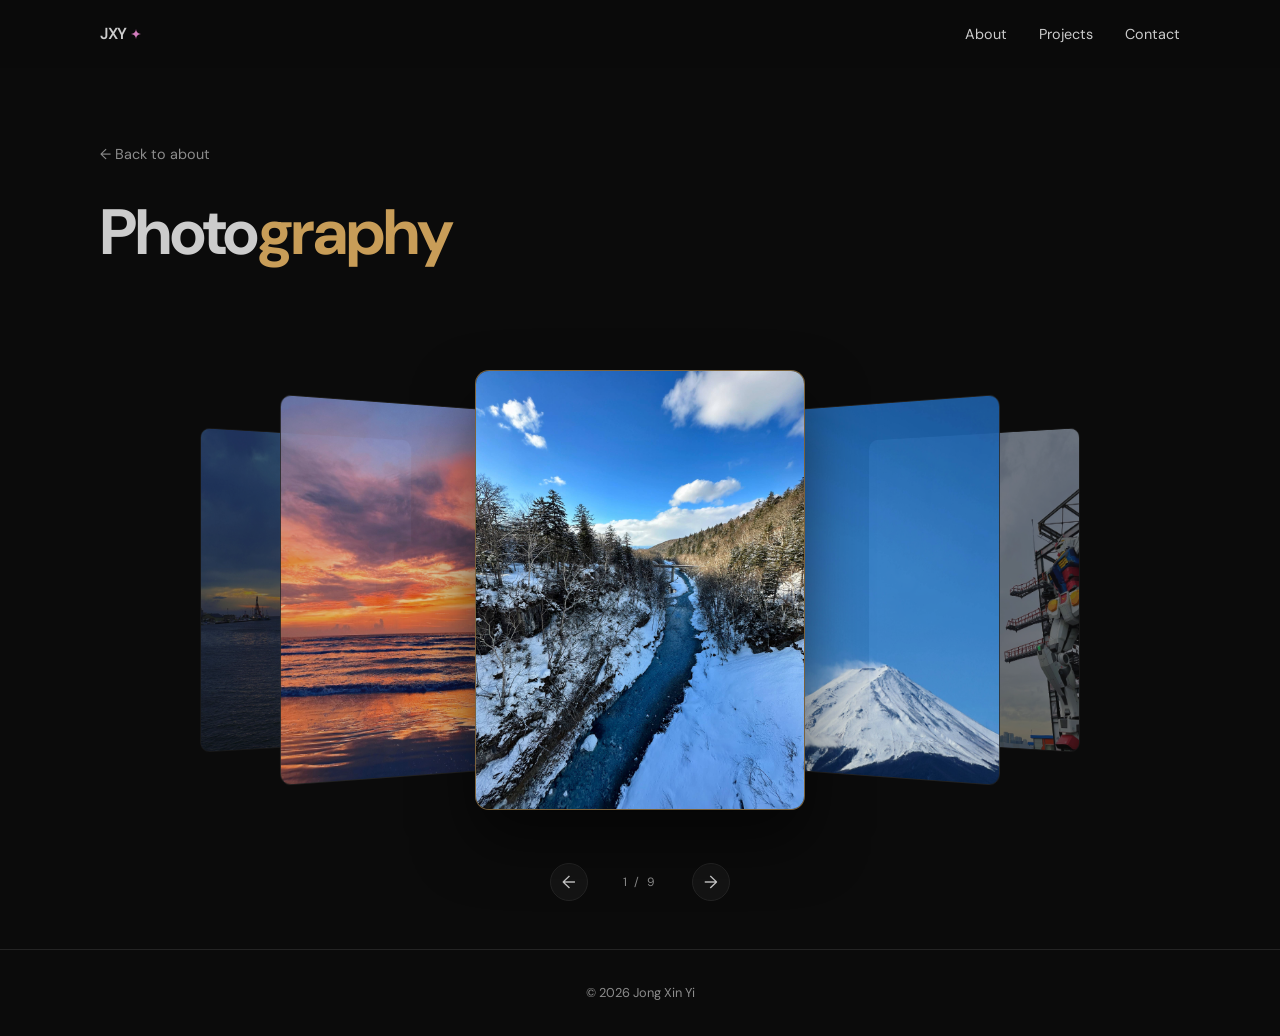
==== commit 054d3fe4: "gallery" ====
--- a/gallery.html
+++ b/gallery.html
@@ -95,44 +95,46 @@
         });
         });
 
-        /* ---------- 3D ring ---------- */
-        let radius = 0, cur = 0, rot = 0, dragging = false, sx = 0, srot = 0, moved = 0;
+        /* ---------- Cover-flow carousel: centre photo large, neighbours angled behind it ---------- */
+        let W = 330, cur = 0, pos = 0, dragging = false, sx = 0, spos = 0, moved = 0;
 
-        function layout() {
-        const w = cells[0].offsetWidth;
-        radius = Math.round((w / 2 + 14) / Math.tan(Math.PI / n)); // 14px gap between photos
-        cells.forEach((c, i) => c.style.transform = `rotateY(${i * step}deg) translateZ(${radius}px)`);
-        render();
+        function layout() { W = cells[0].offsetWidth; render(); }
+        function render() {
+        cells.forEach((c, i) => {
+        const d = mod(i - pos + n / 2, n) - n / 2;      // signed distance from the centre photo
+        const a = Math.abs(d), s = Math.sign(d);
+        const x = s * (Math.min(a, 1) * W * 0.74 + Math.max(0, Math.min(a, 3) - 1) * W * 0.36);
+        const ry = -s * Math.min(a, 1) * 38;            // angle the side photos towards the centre
+        const sc = 1 - Math.min(a, 2) * 0.11;           // and make them a bit smaller
+        const z = -Math.min(a, 2) * 90;
+        c.style.transform = `translateX(${x}px) translateZ(${z}px) rotateY(${ry}deg) scale(${sc})`;
+        c.style.opacity = a <= 1 ? 1 - a * 0.1 : a <= 2 ? 0.9 - (a - 1) * 0.35 : Math.max(0, 0.55 - (a - 2) * 0.9);
+        c.style.zIndex = Math.round(100 - a * 10);
+        c.style.pointerEvents = a > 2.6 ? "none" : "";
+        c.classList.toggle("front", a < 0.5);
+        });
+        countEl.textContent = `${mod(Math.round(pos), n) + 1} / ${n}`;
         }
-        function render() {
-        ring.style.transform = `translateZ(${-radius}px) rotateY(${rot}deg)`;
-        cells.forEach((c, i) => {
-        const d = Math.abs(mod(i * step + rot + 180, 360) - 180); // degrees away from the front
-        c.style.opacity = d > 95 ? 0 : Math.max(.3, 1 - d / 120);
-        c.classList.toggle("front", d < step / 2);
-        });
-        countEl.textContent = `${mod(Math.round(-rot / step), n) + 1} / ${n}`;
-        }
-        const go = d => { cur += d; rot = -cur * step; render(); };
+        const go = d => { cur += d; pos = cur; render(); };
         const goTo = i => go(mod(i - mod(cur, n) + n / 2, n) - n / 2); // shortest way round
 
         stage.addEventListener("pointerdown", e => {
         if (e.target.closest(".upload")) return;
-        dragging = true; sx = e.clientX; srot = rot; moved = 0;
+        dragging = true; sx = e.clientX; spos = pos; moved = 0;
         ring.classList.add("dragging"); stage.classList.add("dragging");
         });
         addEventListener("pointermove", e => {
         if (!dragging) return;
         const dx = e.clientX - sx;
         moved = Math.max(moved, Math.abs(dx));
-        rot = srot + dx * 0.3; // drag sensitivity
+        pos = spos - dx / (W * 0.55);                   // drag sensitivity
         render();
         });
         const endDrag = (e, canClick) => {
         if (!dragging) return;
         dragging = false;
         ring.classList.remove("dragging"); stage.classList.remove("dragging");
-        if (moved > 6) { cur = Math.round(-rot / step); rot = -cur * step; render(); }
+        if (moved > 6) { cur = Math.round(pos); pos = cur; render(); }
         else if (canClick) { const c = e.target.closest(".cell"); if (c) onCell(c); }
         };
         addEventListener("pointerup", e => endDrag(e, true));
@@ -159,10 +161,10 @@
         lb.classList.remove("open"); lb.setAttribute("aria-hidden", "true");
         if (list[idx]) goTo(cells.indexOf(list[idx])); // carousel follows the photo you were viewing
         };
-        const activate = tile => {
-    if (tile.classList.contains("has-img")) open(tile);
-    else if (document.body.classList.contains("owner")) tile.querySelector("input").click();
-};
+        const activate = tile => {
+        if (tile.classList.contains("has-img")) open(tile);
+        else if (document.body.classList.contains("owner")) tile.querySelector("input").click();
+        };
         const onCell = cell => {
         const i = cells.indexOf(cell);
         if (i === mod(cur, n)) activate(cell); else goTo(i);
--- a/style.css
+++ b/style.css
@@ -1,653 +1,2202 @@
 /* ---------- Design tokens (edit colours here) ---------- */
 :root {
-  --bg: #0b0b0b;          /* slightly lighter than pure black */
-  --surface: #141414;
-  --line: #242424;
-  --text: #cccccc;
-  --muted: #8c8c8c;
-  --red: #960018;         /* buttons, hover */
-  --pink: #d27cbc;        /* decoration */
-  --gold: #C89D58;        /* decoration */
-  --radius: 14px;
-  --space: clamp(80px, 12vw, 160px); /* section spacing */
-  --max: 1080px;
-}
-
-* { box-sizing: border-box; margin: 0; padding: 0; }
-html, body, button, input, textarea, select { font-family: "DM Sans", system-ui, -apple-system, "Segoe UI", sans-serif; }
-html { scroll-behavior: smooth; }
+    --bg: #0b0b0b; /* slightly lighter than pure black */
+    --surface: #141414;
+    --line: #242424;
+    --text: #cccccc;
+    --muted: #8c8c8c;
+    --red: #960018; /* buttons, hover */
+    --pink: #d27cbc; /* decoration */
+    --gold: #C89D58; /* decoration */
+    --radius: 14px;
+    --space: clamp(80px, 12vw, 160px); /* section spacing */
+    --max: 1080px;
+}
+
+* {
+    box-sizing: border-box;
+    margin: 0;
+    padding: 0;
+}
+
+html, body, button, input, textarea, select {
+    font-family: "DM Sans", system-ui, -apple-system, "Segoe UI", sans-serif;
+}
+
+html {
+    scroll-behavior: smooth;
+}
+
 body {
-  background: var(--bg);
-  color: var(--text);
-  font-family: "DM Sans", system-ui, -apple-system, "Segoe UI", sans-serif;
-  line-height: 1.7;
-  -webkit-font-smoothing: antialiased;
-}
-img { max-width: 100%; display: block; }
-a { color: inherit; text-decoration: none; }
-.wrap { width: min(var(--max), 100% - 48px); margin-inline: auto; }
-section { padding-block: var(--space); }
+    background: var(--bg);
+    color: var(--text);
+    font-family: "DM Sans", system-ui, -apple-system, "Segoe UI", sans-serif;
+    line-height: 1.7;
+    -webkit-font-smoothing: antialiased;
+}
+
+img {
+    max-width: 100%;
+    display: block;
+}
+
+a {
+    color: inherit;
+    text-decoration: none;
+}
+
+.wrap {
+    width: min(var(--max), 100% - 48px);
+    margin-inline: auto;
+}
+
+section {
+    padding-block: var(--space);
+}
 
 h2.title {
-  font-size: clamp(1.6rem, 3vw, 2.2rem);
-  font-weight: 600;
-  letter-spacing: -0.02em;
-  margin-bottom: 48px;
-}
-h2.title .u { position: relative; display: inline-block; }
-h2.title .u::after { /* underline sits right under the highlighted word and draws in */
-  content: ""; position: absolute; left: 0; bottom: -2px;
-  width: 0; height: 3px; background: var(--gold);
-  transition: width .7s cubic-bezier(.2,.7,.2,1) .5s;
-}
-section.in h2.title .u::after { width: 100%; }
+    font-size: clamp(1.6rem, 3vw, 2.2rem);
+    font-weight: 600;
+    letter-spacing: -0.02em;
+    margin-bottom: 48px;
+}
+
+    h2.title .u {
+        position: relative;
+        display: inline-block;
+    }
+
+        h2.title .u::after { /* underline sits right under the highlighted word and draws in */
+            content: "";
+            position: absolute;
+            left: 0;
+            bottom: -2px;
+            width: 0;
+            height: 3px;
+            background: var(--gold);
+            transition: width .7s cubic-bezier(.2,.7,.2,1) .5s;
+        }
+
+section.in h2.title .u::after {
+    width: 100%;
+}
 
 /* ---------- Buttons ---------- */
 .btn {
-  display: inline-block;
-  padding: 14px 28px;
-  border: 1px solid var(--red);
-  background: var(--red);
-  color: var(--text);
-  border-radius: 999px;
-  font-size: 0.95rem;
-  cursor: pointer;
-  transition: background .25s, color .25s, transform .25s;
-}
-.btn:hover { background: transparent; transform: translateY(-3px); }
-.btn.ghost { background: transparent; border-color: var(--line); }
-.btn.ghost:hover { border-color: var(--red); background: var(--red); }
+    display: inline-block;
+    padding: 14px 28px;
+    border: 1px solid var(--red);
+    background: var(--red);
+    color: var(--text);
+    border-radius: 999px;
+    font-size: 0.95rem;
+    cursor: pointer;
+    transition: background .25s, color .25s, transform .25s;
+}
+
+    .btn:hover {
+        background: transparent;
+        transform: translateY(-3px);
+    }
+
+    .btn.ghost {
+        background: transparent;
+        border-color: var(--line);
+    }
+
+        .btn.ghost:hover {
+            border-color: var(--red);
+            background: var(--red);
+        }
 
 /* ---------- Nav ---------- */
 .nav {
-  position: fixed; inset: 0 0 auto 0; z-index: 10;
-  background: rgba(11,11,11,.8);
-  backdrop-filter: blur(10px);
-}
-.nav .wrap { display: flex; justify-content: space-between; align-items: center; height: 68px; }
-.logo { font-weight: 600; letter-spacing: -0.02em; }
-.nav ul { display: flex; gap: 32px; list-style: none; font-size: .9rem; }
-.nav a { position: relative; padding-block: 4px; transition: color .2s; }
-.nav a::after {
-  content: ""; position: absolute; left: 0; bottom: 0;
-  width: 0; height: 2px; background: var(--red); transition: width .25s;
-}
-.nav a:hover::after { width: 100%; }
+    position: fixed;
+    inset: 0 0 auto 0;
+    z-index: 10;
+    background: rgba(11,11,11,.8);
+    backdrop-filter: blur(10px);
+}
+
+    .nav .wrap {
+        display: flex;
+        justify-content: space-between;
+        align-items: center;
+        height: 68px;
+    }
+
+.logo {
+    font-weight: 600;
+    letter-spacing: -0.02em;
+}
+
+.nav ul {
+    display: flex;
+    gap: 32px;
+    list-style: none;
+    font-size: .9rem;
+}
+
+.nav a {
+    position: relative;
+    padding-block: 4px;
+    transition: color .2s;
+}
+
+    .nav a::after {
+        content: "";
+        position: absolute;
+        left: 0;
+        bottom: 0;
+        width: 0;
+        height: 2px;
+        background: var(--red);
+        transition: width .25s;
+    }
+
+    .nav a:hover::after {
+        width: 100%;
+    }
 
 /* ---------- Hero ---------- */
 .hero {
-  min-height: 100vh;
-  display: flex; align-items: center;
-  position: relative; overflow: hidden;
-  padding-block: 120px 80px;
-}
-.hero .wrap { position: relative; z-index: 1; }
+    min-height: 100vh;
+    display: flex;
+    align-items: center;
+    position: relative;
+    overflow: hidden;
+    padding-block: 120px 80px;
+}
+
+    .hero .wrap {
+        position: relative;
+        z-index: 1;
+    }
+
 .hello {
-  display: inline-flex; align-items: center; gap: 12px;
-  color: var(--pink); font-size: clamp(1.2rem, 2.4vw, 1.7rem);
-  margin-bottom: 8px;
-}
-.hello::before { content: ""; width: 40px; height: 2px; background: var(--pink); }
+    display: inline-flex;
+    align-items: center;
+    gap: 12px;
+    color: var(--pink);
+    font-size: clamp(1.2rem, 2.4vw, 1.7rem);
+    margin-bottom: 8px;
+}
+
+    .hello::before {
+        content: "";
+        width: 40px;
+        height: 2px;
+        background: var(--pink);
+    }
+
 .big {
-  font-size: clamp(3.6rem, 13vw, 10.5rem);
-  line-height: .95;
-  font-weight: 800;
-  letter-spacing: -0.045em;
-}
-.big .small { font-size: .28em; font-weight: 400; letter-spacing: 0; color: var(--muted); margin-right: 14px; }
-.big .outline {
-  color: transparent;
-  -webkit-text-stroke: 2px var(--text);
-  transition: color .4s, -webkit-text-stroke-color .4s;
-  display: inline-block;
-  margin-left: clamp(24px, 8vw, 120px); /* staggered line */
-}
-.big .outline:hover { color: var(--red); -webkit-text-stroke-color: var(--red); }
-.role { margin-top: 36px; color: var(--muted); font-size: 1.05rem; max-width: 420px; }
-.role b { color: var(--gold); font-weight: 500; }
-.hero .cta { margin-top: 40px; display: flex; gap: 16px; flex-wrap: wrap; }
-
-.orb { position: absolute; border-radius: 50%; filter: blur(2px); }
-.orb.a { width: 260px; height: 260px; right: 8%; top: 18%; border: 1px solid var(--pink); opacity: .5; animation: float 9s ease-in-out infinite; }
-.orb.b { width: 90px; height: 90px; right: 22%; bottom: 20%; background: var(--gold); opacity: .85; animation: float 7s ease-in-out infinite reverse; }
-.orb.c { width: 14px; height: 14px; right: 40%; top: 26%; background: var(--red); animation: float 5s ease-in-out infinite; }
-@keyframes float { 0%,100% { transform: translateY(0); } 50% { transform: translateY(-22px); } }
+    font-size: clamp(3.6rem, 13vw, 10.5rem);
+    line-height: .95;
+    font-weight: 800;
+    letter-spacing: -0.045em;
+}
+
+    .big .small {
+        font-size: .28em;
+        font-weight: 400;
+        letter-spacing: 0;
+        color: var(--muted);
+        margin-right: 14px;
+    }
+
+    .big .outline {
+        color: transparent;
+        -webkit-text-stroke: 2px var(--text);
+        transition: color .4s, -webkit-text-stroke-color .4s;
+        display: inline-block;
+        margin-left: clamp(24px, 8vw, 120px); /* staggered line */
+    }
+
+        .big .outline:hover {
+            color: var(--red);
+            -webkit-text-stroke-color: var(--red);
+        }
+
+.role {
+    margin-top: 36px;
+    color: var(--muted);
+    font-size: 1.05rem;
+    max-width: 420px;
+}
+
+    .role b {
+        color: var(--gold);
+        font-weight: 500;
+    }
+
+.hero .cta {
+    margin-top: 40px;
+    display: flex;
+    gap: 16px;
+    flex-wrap: wrap;
+}
+
+.orb {
+    position: absolute;
+    border-radius: 50%;
+    filter: blur(2px);
+}
+
+    .orb.a {
+        width: 260px;
+        height: 260px;
+        right: 8%;
+        top: 18%;
+        border: 1px solid var(--pink);
+        opacity: .5;
+        animation: float 9s ease-in-out infinite;
+    }
+
+    .orb.b {
+        width: 90px;
+        height: 90px;
+        right: 22%;
+        bottom: 20%;
+        background: var(--gold);
+        opacity: .85;
+        animation: float 7s ease-in-out infinite reverse;
+    }
+
+    .orb.c {
+        width: 14px;
+        height: 14px;
+        right: 40%;
+        top: 26%;
+        background: var(--red);
+        animation: float 5s ease-in-out infinite;
+    }
+
+@keyframes float {
+    0%,100% {
+        transform: translateY(0);
+    }
+
+    50% {
+        transform: translateY(-22px);
+    }
+}
 
 .scroll {
-  position: absolute; left: 50%; bottom: 28px; transform: translateX(-50%);
-  font-size: .75rem; letter-spacing: .2em; color: var(--muted);
-}
-.scroll::after {
-  content: ""; display: block; width: 1px; height: 36px;
-  background: var(--gold); margin: 10px auto 0;
-  animation: line 2s ease-in-out infinite;
-}
-@keyframes line { 0%,100% { transform: scaleY(.3); transform-origin: top; } 50% { transform: scaleY(1); } }
+    position: absolute;
+    left: 50%;
+    bottom: 28px;
+    transform: translateX(-50%);
+    font-size: .75rem;
+    letter-spacing: .2em;
+    color: var(--muted);
+}
+
+    .scroll::after {
+        content: "";
+        display: block;
+        width: 1px;
+        height: 36px;
+        background: var(--gold);
+        margin: 10px auto 0;
+        animation: line 2s ease-in-out infinite;
+    }
+
+@keyframes line {
+    0%,100% {
+        transform: scaleY(.3);
+        transform-origin: top;
+    }
+
+    50% {
+        transform: scaleY(1);
+    }
+}
 
 /* ---------- About ---------- */
-.about-grid { display: grid; grid-template-columns: 1fr 1.3fr; gap: clamp(32px, 6vw, 88px); align-items: start; }
+.about-grid {
+    display: grid;
+    grid-template-columns: 1fr 1.3fr;
+    gap: clamp(32px, 6vw, 88px);
+    align-items: start;
+}
+
 .photo {
-  aspect-ratio: 4/5; border-radius: var(--radius);
-  background: linear-gradient(135deg, #1b1b1b, #101010);
-  border: 1px solid var(--line);
-  position: relative; overflow: hidden;
-}
-.photo::after {
-  content: ""; position: absolute; inset: 14px -14px -14px 14px;
-  border: 1px solid var(--pink); border-radius: var(--radius); z-index: -1;
-}
-.photo-frame { position: relative; z-index: 0; }
-.photo img { width: 100%; height: 100%; object-fit: cover; }
-.photo span { position: absolute; inset: 0; display: grid; place-items: center; color: var(--muted); font-size: .85rem; }
-.about p { color: var(--text); max-width: 520px; }
-.about h3 { font-size: .8rem; letter-spacing: .16em; text-transform: uppercase; color: var(--gold); margin: 40px 0 18px; font-weight: 500; }
-.timeline { list-style: none; border-left: 1px solid var(--line); }
-.timeline li { padding: 0 0 22px 22px; position: relative; }
-.timeline li::before {
-  content: ""; position: absolute; left: -4px; top: 10px;
-  width: 7px; height: 7px; background: var(--red); transform: rotate(45deg);
-}
-.timeline strong { font-weight: 500; display: block; }
-.timeline small { color: var(--muted); }
-.about .btn { margin-top: 24px; }
+    aspect-ratio: 4/5;
+    border-radius: var(--radius);
+    background: linear-gradient(135deg, #1b1b1b, #101010);
+    border: 1px solid var(--line);
+    position: relative;
+    overflow: hidden;
+}
+
+    .photo::after {
+        content: "";
+        position: absolute;
+        inset: 14px -14px -14px 14px;
+        border: 1px solid var(--pink);
+        border-radius: var(--radius);
+        z-index: -1;
+    }
+
+.photo-frame {
+    position: relative;
+    z-index: 0;
+}
+
+.photo img {
+    width: 100%;
+    height: 100%;
+    object-fit: cover;
+}
+
+.photo span {
+    position: absolute;
+    inset: 0;
+    display: grid;
+    place-items: center;
+    color: var(--muted);
+    font-size: .85rem;
+}
+
+.about p {
+    color: var(--text);
+    max-width: 520px;
+}
+
+.about h3 {
+    font-size: .8rem;
+    letter-spacing: .16em;
+    text-transform: uppercase;
+    color: var(--gold);
+    margin: 40px 0 18px;
+    font-weight: 500;
+}
+
+
+.about-intro {
+    max-width: 520px; /* matches the old line wrapping */
+    margin-bottom: 40px;
+}
+
+.about-grid {
+    align-items: start;
+}
+
+.about h3,
+.skills h3 {
+    margin-top: 0;
+}
+
+.about > h3:first-child {
+    margin-top: 0;
+}
+
+.timeline {
+    list-style: none;
+    border-left: 1px solid rgba(200, 157, 88, .45); /* gold line, clearly visible on the dark bg */
+}
+
+    .timeline li {
+        list-style: none;
+        padding: 0 0 22px 22px;
+        position: relative;
+    }
+
+        .timeline li::before {
+            content: "";
+            position: absolute;
+            left: -4px;
+            top: 10px;
+            width: 7px;
+            height: 7px;
+            background: var(--red);
+            transform: rotate(45deg);
+        }
+
+    .timeline strong {
+        font-weight: 500;
+        display: block;
+    }
+
+    .timeline small {
+        color: var(--muted);
+    }
+
+.about .btn {
+    margin-top: 24px;
+}
 
 /* ---------- Projects ---------- */
-.cards { display: grid; grid-template-columns: repeat(auto-fill, minmax(300px, 1fr)); gap: 32px; }
+.cards {
+    display: grid;
+    grid-template-columns: repeat(auto-fill, minmax(300px, 1fr));
+    gap: 32px;
+}
+
 .card {
-  display: block; background: var(--surface);
-  border: 1px solid var(--line); border-radius: var(--radius);
-  overflow: hidden; transition: transform .3s, border-color .3s;
-}
-.card:hover { transform: translateY(-6px); border-color: var(--red); }
-.card .cover { aspect-ratio: 16/10; background: #1a1a1a; position: relative; overflow: hidden; }
-.card .cover img { width: 100%; height: 100%; object-fit: cover; transition: transform .5s; }
-.card:hover .cover img { transform: scale(1.05); }
-.card .body { padding: 24px; }
-.card h3 { font-size: 1.15rem; font-weight: 600; margin-bottom: 6px; }
-.card p { color: var(--muted); font-size: .92rem; margin-bottom: 18px; }
-.tags { display: flex; flex-wrap: wrap; gap: 8px; }
+    display: block;
+    background: var(--surface);
+    border: 1px solid var(--line);
+    border-radius: var(--radius);
+    overflow: hidden;
+    transition: transform .3s, border-color .3s;
+}
+
+    .card:hover {
+        transform: translateY(-6px);
+        border-color: var(--red);
+    }
+
+    .card .cover {
+        aspect-ratio: 16/10;
+        background: #1a1a1a;
+        position: relative;
+        overflow: hidden;
+    }
+
+        .card .cover img {
+            width: 100%;
+            height: 100%;
+            object-fit: cover;
+            transition: transform .5s;
+        }
+
+    .card:hover .cover img {
+        transform: scale(1.05);
+    }
+
+    .card .body {
+        padding: 24px;
+    }
+
+    .card h3 {
+        font-size: 1.15rem;
+        font-weight: 600;
+        margin-bottom: 6px;
+    }
+
+    .card p {
+        color: var(--muted);
+        font-size: .92rem;
+        margin-bottom: 18px;
+    }
+
+.tags {
+    display: flex;
+    flex-wrap: wrap;
+    gap: 8px;
+}
+
 .tag {
-  font-size: .72rem; padding: 4px 12px; border-radius: 999px;
-  border: 1px solid var(--pink); color: var(--pink);
-}
-.tag.alt { border-color: var(--gold); color: var(--gold); }
+    font-size: .72rem;
+    padding: 4px 12px;
+    border-radius: 999px;
+    border: 1px solid var(--pink);
+    color: var(--pink);
+}
+
+    .tag.alt {
+        border-color: var(--gold);
+        color: var(--gold);
+    }
 
 /* ---------- Contact ---------- */
-.contact { text-align: center; }
-.contact p { color: var(--muted); margin: 0 auto 24px; max-width: 420px; }
+.contact {
+    text-align: center;
+}
+
+    .contact p {
+        color: var(--muted);
+        margin: 0 auto 24px;
+        max-width: 420px;
+    }
+
     .contact h2 {
         margin-bottom: 14px;
     }
+
 .mail {
-  display: inline-block; font-size: clamp(1.3rem, 3.5vw, 2.4rem);
-  font-weight: 600; letter-spacing: -0.02em;
-  border-bottom: 2px solid var(--red); padding-bottom: 6px;
-  transition: color .25s;
-}
-.mail:hover { color: var(--gold); }
-.socials { display: flex; justify-content: center; gap: 16px; margin-top: 48px; }
-.socials a { color: var(--muted); width: 50px; height: 50px; display: grid; place-items: center; border: 1px solid var(--line); border-radius: var(--radius); transition: color .2s, border-color .2s, transform .25s; }
-.socials a svg { width: 24px; height: 24px; }
-.socials a:hover { color: var(--gold); border-color: var(--gold); }
-footer { text-align: center; padding: 32px 0; color: var(--muted); font-size: .8rem; border-top: 1px solid var(--line); }
+    display: inline-block;
+    font-size: clamp(1.3rem, 3.5vw, 2.4rem);
+    font-weight: 600;
+    letter-spacing: -0.02em;
+    border-bottom: 2px solid var(--red);
+    padding-bottom: 6px;
+    transition: color .25s;
+}
+
+    .mail:hover {
+        color: var(--gold);
+    }
+
+.socials {
+    display: flex;
+    justify-content: center;
+    gap: 16px;
+    margin-top: 48px;
+}
+
+    .socials a {
+        color: var(--muted);
+        width: 50px;
+        height: 50px;
+        display: grid;
+        place-items: center;
+        border: 1px solid var(--line);
+        border-radius: var(--radius);
+        transition: color .2s, border-color .2s, transform .25s;
+    }
+
+        .socials a svg {
+            width: 24px;
+            height: 24px;
+        }
+
+        .socials a:hover {
+            color: var(--gold);
+            border-color: var(--gold);
+        }
+
+footer {
+    text-align: center;
+    padding: 32px 0;
+    color: var(--muted);
+    font-size: .8rem;
+    border-top: 1px solid var(--line);
+}
 
 /* ---------- Project detail page ---------- */
-.detail-hero { padding-top: 140px; padding-bottom: 40px; }
-.back { color: var(--muted); font-size: .9rem; display: inline-block; margin-bottom: 32px; transition: color .2s; }
-.back:hover { color: var(--red); }
-.detail-hero h1 { font-size: clamp(2.2rem, 6vw, 4rem); letter-spacing: -0.03em; line-height: 1.1; margin-bottom: 20px; }
-.detail-hero .lead { color: var(--muted); max-width: 560px; margin-bottom: 24px; }
-.detail-cover { aspect-ratio: 16/8; border-radius: var(--radius); background: #1a1a1a; overflow: hidden; border: 1px solid var(--line); }
-.detail-cover img { width: 100%; height: 100%; object-fit: cover; }
-.meta { display: grid; grid-template-columns: repeat(auto-fit, minmax(140px, 1fr)); gap: 24px; margin-block: 56px; padding-block: 28px; border-block: 1px solid var(--line); }
-.meta small { color: var(--gold); letter-spacing: .14em; text-transform: uppercase; font-size: .7rem; display: block; margin-bottom: 4px; }
-.block { max-width: 640px; margin-bottom: 72px; }
-.block h2 { font-size: 1.3rem; margin-bottom: 14px; }
-.block h2::before { content: ""; display: inline-block; width: 10px; height: 10px; border-radius: 50%; background: var(--pink); margin-right: 12px; }
-.proto { margin-bottom: 72px; }
-.proto h2 { font-size: 1.3rem; margin-bottom: 20px; }
+.detail-hero {
+    padding-top: 140px;
+    padding-bottom: 40px;
+}
+
+.back {
+    color: var(--muted);
+    font-size: .9rem;
+    display: inline-block;
+    margin-bottom: 32px;
+    transition: color .2s;
+}
+
+    .back:hover {
+        color: var(--red);
+    }
+
+.detail-hero h1 {
+    font-size: clamp(2.2rem, 6vw, 4rem);
+    letter-spacing: -0.03em;
+    line-height: 1.1;
+    margin-bottom: 20px;
+}
+
+.detail-hero .lead {
+    color: var(--muted);
+    max-width: 560px;
+    margin-bottom: 24px;
+}
+
+.detail-cover {
+    aspect-ratio: 16/8;
+    border-radius: var(--radius);
+    background: #1a1a1a;
+    overflow: hidden;
+    border: 1px solid var(--line);
+}
+
+    .detail-cover img {
+        width: 100%;
+        height: 100%;
+        object-fit: cover;
+    }
+
+.meta {
+    display: grid;
+    grid-template-columns: repeat(auto-fit, minmax(140px, 1fr));
+    gap: 24px;
+    margin-block: 56px;
+    padding-block: 28px;
+    border-block: 1px solid var(--line);
+}
+
+    .meta small {
+        color: var(--gold);
+        letter-spacing: .14em;
+        text-transform: uppercase;
+        font-size: .7rem;
+        display: block;
+        margin-bottom: 4px;
+    }
+
+.block {
+    max-width: 640px;
+    margin-bottom: 72px;
+}
+
+    .block h2 {
+        font-size: 1.3rem;
+        margin-bottom: 14px;
+    }
+
+        .block h2::before {
+            content: "";
+            display: inline-block;
+            width: 10px;
+            height: 10px;
+            border-radius: 50%;
+            background: var(--pink);
+            margin-right: 12px;
+        }
+
+.proto {
+    margin-bottom: 72px;
+}
+
+    .proto h2 {
+        font-size: 1.3rem;
+        margin-bottom: 20px;
+    }
+
 .proto-frame {
-  border: 1px solid var(--line); border-radius: var(--radius);
-  overflow: hidden; background: var(--surface);
-  height: min(680px, 80vh);
-}
-.proto-frame iframe { width: 100%; height: 100%; border: 0; }
-.proto-empty { height: 100%; display: grid; place-items: center; color: var(--muted); text-align: center; padding: 24px; }
-.proto-actions { margin-top: 20px; }
+    border: 1px solid var(--line);
+    border-radius: var(--radius);
+    overflow: hidden;
+    background: var(--surface);
+    height: min(680px, 80vh);
+}
+
+    .proto-frame iframe {
+        width: 100%;
+        height: 100%;
+        border: 0;
+    }
+
+.proto-empty {
+    height: 100%;
+    display: grid;
+    place-items: center;
+    color: var(--muted);
+    text-align: center;
+    padding: 24px;
+}
+
+.proto-actions {
+    margin-top: 20px;
+}
 
 /* ================= V2 additions ================= */
 
 /* ---------- Hero with ID card ---------- */
-.hero-grid { display: grid; grid-template-columns: 1.3fr 1fr; gap: 48px; align-items: center; }
-.big { font-size: clamp(3rem, 8.5vw, 7.5rem); }
-.big .outline { margin-left: clamp(16px, 4vw, 64px); }
-.orb.a { right: 4%; top: 14%; width: 320px; height: 320px; }
-.orb.b { right: 34%; bottom: 14%; }
-
-.id-stage { --strap-h: 240px; position: relative; display: flex; flex-direction: column; align-items: center; margin-top: -120px; }
-.swing { transform-origin: top center; min-height: calc(var(--strap-h) + 34px + 430px); will-change: transform; display: flex; flex-direction: column; align-items: center; }
-@keyframes swing { 0%,100% { transform: rotate(0); } 25% { transform: rotate(1.8deg); } 75% { transform: rotate(-1.8deg); } }
-@keyframes appear { from { opacity: 0; } }
+.hero-grid {
+    display: grid;
+    grid-template-columns: 1.3fr 1fr;
+    gap: 48px;
+    align-items: center;
+}
+
+.big {
+    font-size: clamp(3rem, 8.5vw, 7.5rem);
+}
+
+    .big .outline {
+        margin-left: clamp(16px, 4vw, 64px);
+    }
+
+.orb.a {
+    right: 4%;
+    top: 14%;
+    width: 320px;
+    height: 320px;
+}
+
+.orb.b {
+    right: 34%;
+    bottom: 14%;
+}
+
+.id-stage {
+    --strap-h: 240px;
+    position: relative;
+    display: flex;
+    flex-direction: column;
+    align-items: center;
+    margin-top: -120px;
+}
+
+.swing {
+    transform-origin: top center;
+    min-height: calc(var(--strap-h) + 34px + 430px);
+    will-change: transform;
+    display: flex;
+    flex-direction: column;
+    align-items: center;
+}
+
+@keyframes swing {
+    0%,100% {
+        transform: rotate(0);
+    }
+
+    25% {
+        transform: rotate(1.8deg);
+    }
+
+    75% {
+        transform: rotate(-1.8deg);
+    }
+}
+
+@keyframes appear {
+    from {
+        opacity: 0;
+    }
+}
 /* The strap is paid out from above, as if a hand is lowering the card on it. */
 @keyframes lower {
-  0%   { height: 6px;  animation-timing-function: cubic-bezier(.45,0,.35,1); }
-  62%  { height: calc(var(--strap-h) + 8px); animation-timing-function: ease-out; }   /* strap pulls taut, slight stretch */
-  74%  { height: calc(var(--strap-h) - 5px); animation-timing-function: ease-in-out; } /* card bounces back up */
-  86%  { height: calc(var(--strap-h) + 2px); animation-timing-function: ease-in-out; }
-  100% { height: var(--strap-h); }
+    0% {
+        height: 6px;
+        animation-timing-function: cubic-bezier(.45,0,.35,1);
+    }
+
+    62% {
+        height: calc(var(--strap-h) + 8px);
+        animation-timing-function: ease-out;
+    }
+    /* strap pulls taut, slight stretch */
+    74% {
+        height: calc(var(--strap-h) - 5px);
+        animation-timing-function: ease-in-out;
+    }
+    /* card bounces back up */
+    86% {
+        height: calc(var(--strap-h) + 2px);
+        animation-timing-function: ease-in-out;
+    }
+
+    100% {
+        height: var(--strap-h);
+    }
 }
 /* The card sways like a pendulum while it is let down, then settles. */
 @keyframes settle {
-  0%   { transform: rotate(0); }
-  18%  { transform: rotate(3.4deg); }
-  36%  { transform: rotate(-4.6deg); }
-  55%  { transform: rotate(3.8deg); }
-  72%  { transform: rotate(-2.4deg); }
-  86%  { transform: rotate(1.2deg); }
-  100% { transform: rotate(0); }
+    0% {
+        transform: rotate(0);
+    }
+
+    18% {
+        transform: rotate(3.4deg);
+    }
+
+    36% {
+        transform: rotate(-4.6deg);
+    }
+
+    55% {
+        transform: rotate(3.8deg);
+    }
+
+    72% {
+        transform: rotate(-2.4deg);
+    }
+
+    86% {
+        transform: rotate(1.2deg);
+    }
+
+    100% {
+        transform: rotate(0);
+    }
 }
 
 .strap {
-  width: 34px; height: 240px; position: relative; z-index: 3;
-  background:
-    linear-gradient(90deg, rgba(0,0,0,.28), transparent 20%, rgba(255,255,255,.07) 45%, transparent 70%, rgba(0,0,0,.28)),
-    repeating-linear-gradient(45deg, rgba(255,255,255,.085) 0 1px, transparent 1px 3px),
-    repeating-linear-gradient(-45deg, rgba(0,0,0,.22) 0 1px, transparent 1px 3px),
-    repeating-linear-gradient(0deg, rgba(0,0,0,.12) 0 1px, transparent 1px 6px),
-    #960018;
-  border-radius: 2px 2px 3px 3px;
-}
-.strap::before, .strap::after { /* stitched edges */
-  content: ""; position: absolute; top: 0; bottom: 0; width: 0; pointer-events: none;
-  border-left: 1px dashed rgba(255,255,255,.34);
-}
-.strap::before { left: 4px; }
-.strap::after { right: 4px; }
-.hook { position: absolute; left: 50%; top: calc(100% - 10px); width: 40px; height: 84px; transform: translateX(-50%); overflow: visible; filter: drop-shadow(0 4px 4px rgba(0,0,0,.6)) drop-shadow(0 0 1px rgba(255,255,255,.12)); }
+    width: 34px;
+    height: 240px;
+    position: relative;
+    z-index: 3;
+    background: linear-gradient(90deg, rgba(0,0,0,.28), transparent 20%, rgba(255,255,255,.07) 45%, transparent 70%, rgba(0,0,0,.28)), repeating-linear-gradient(45deg, rgba(255,255,255,.085) 0 1px, transparent 1px 3px), repeating-linear-gradient(-45deg, rgba(0,0,0,.22) 0 1px, transparent 1px 3px), repeating-linear-gradient(0deg, rgba(0,0,0,.12) 0 1px, transparent 1px 6px), #960018;
+    border-radius: 2px 2px 3px 3px;
+}
+
+    .strap::before, .strap::after { /* stitched edges */
+        content: "";
+        position: absolute;
+        top: 0;
+        bottom: 0;
+        width: 0;
+        pointer-events: none;
+        border-left: 1px dashed rgba(255,255,255,.34);
+    }
+
+    .strap::before {
+        left: 4px;
+    }
+
+    .strap::after {
+        right: 4px;
+    }
+
+.hook {
+    position: absolute;
+    left: 50%;
+    top: calc(100% - 10px);
+    width: 40px;
+    height: 84px;
+    transform: translateX(-50%);
+    overflow: visible;
+    filter: drop-shadow(0 4px 4px rgba(0,0,0,.6)) drop-shadow(0 0 1px rgba(255,255,255,.12));
+}
 
 .tilt {
-  --rx: 0deg; --ry: 0deg;
-  perspective: 1000px;
-  transform: rotateX(var(--rx)) rotateY(var(--ry));
-  transition: transform .2s ease-out;
-  margin-top: 34px; /* card hangs lower so the hook can pass through its hole */
-}
+    --rx: 0deg;
+    --ry: 0deg;
+    perspective: 1000px;
+    transform: rotateX(var(--rx)) rotateY(var(--ry));
+    transition: transform .2s ease-out;
+    margin-top: 34px; /* card hangs lower so the hook can pass through its hole */
+}
+
 .flip {
-  position: relative; width: 270px; height: 430px; cursor: pointer;
-  transform-style: preserve-3d; transition: transform .8s cubic-bezier(.4,.2,.2,1);
-  outline-offset: 8px; outline-color: var(--gold);
-}
-.flip.flipped { transform: rotateY(180deg); }
+    position: relative;
+    width: 270px;
+    height: 430px;
+    cursor: pointer;
+    transform-style: preserve-3d;
+    transition: transform .8s cubic-bezier(.4,.2,.2,1);
+    outline-offset: 8px;
+    outline-color: var(--gold);
+}
+
+    .flip.flipped {
+        transform: rotateY(180deg);
+    }
+
 .face {
-  position: absolute; inset: 0; border-radius: 20px;
-  backface-visibility: hidden; -webkit-backface-visibility: hidden;
-  background: var(--surface); border: 1px solid #2c2c2c;
-  box-shadow: 0 30px 60px rgba(0,0,0,.55), 0 0 0 1px rgba(210,124,188,.08);
-  padding: 22px; overflow: hidden;
-}
-.face.back { transform: rotateY(180deg); }
-.slot { width: 70px; height: 13px; margin: 0 auto 14px; border-radius: 99px; background: var(--bg); border: 1px solid #2c2c2c; }
+    position: absolute;
+    inset: 0;
+    border-radius: 20px;
+    backface-visibility: hidden;
+    -webkit-backface-visibility: hidden;
+    background: var(--surface);
+    border: 1px solid #2c2c2c;
+    box-shadow: 0 30px 60px rgba(0,0,0,.55), 0 0 0 1px rgba(210,124,188,.08);
+    padding: 22px;
+    overflow: hidden;
+}
+
+    .face.back {
+        transform: rotateY(180deg);
+    }
+
+.slot {
+    width: 70px;
+    height: 13px;
+    margin: 0 auto 14px;
+    border-radius: 99px;
+    background: var(--bg);
+    border: 1px solid #2c2c2c;
+}
 
 .id-photo {
-  position: relative; height: 240px; border-radius: 14px; overflow: hidden;
-  background: linear-gradient(135deg, #1d1d1d, #111); border: 1px solid #2a2a2a;
-}
-.id-photo.full { height: 330px; }
-.id-photo img { position: absolute; inset: 0; width: 100%; height: 100%; object-fit: cover; display: none; }
-.id-photo.has-img img { display: block; }
-.id-photo span { position: absolute; inset: 0; display: grid; place-items: center; color: var(--muted); font-size: .8rem; }
-.id-photo.has-img span { display: none; }
+    position: relative;
+    height: 240px;
+    border-radius: 14px;
+    overflow: hidden;
+    background: linear-gradient(135deg, #1d1d1d, #111);
+    border: 1px solid #2a2a2a;
+}
+
+    .id-photo.full {
+        height: 330px;
+    }
+
+    .id-photo img {
+        position: absolute;
+        inset: 0;
+        width: 100%;
+        height: 100%;
+        object-fit: cover;
+        display: none;
+    }
+
+    .id-photo.has-img img {
+        display: block;
+    }
+
+    .id-photo span {
+        position: absolute;
+        inset: 0;
+        display: grid;
+        place-items: center;
+        color: var(--muted);
+        font-size: .8rem;
+    }
+
+    .id-photo.has-img span {
+        display: none;
+    }
+
 .upload {
-  position: absolute; right: 10px; bottom: 10px; z-index: 2;
-  font-size: .7rem; padding: 5px 12px; border-radius: 99px;
-  background: rgba(11,11,11,.8); color: var(--text); border: 1px solid #333;
-  opacity: 0; transition: opacity .25s, background .25s; cursor: pointer;
-}
-.id-photo:hover .upload, .upload:focus-within { opacity: 1; }
-.upload:hover { background: var(--red); border-color: var(--red); }
-@media (hover: none) { .upload { opacity: 1; } }
-
-.id-info { margin-top: 18px; }
-.id-info h3 { font-size: 1.25rem; font-weight: 600; letter-spacing: -0.02em; }
-.id-info p { color: var(--pink); font-size: .85rem; }
-.id-meta { margin-top: 10px; font-size: .75rem; color: var(--muted); letter-spacing: .12em; }
-.id-meta small { color: var(--gold); margin-right: 6px; }
-
-.back-info { margin-top: 14px; display: flex; align-items: center; justify-content: space-between; gap: 12px; font-size: .8rem; color: var(--muted); }
+    position: absolute;
+    right: 10px;
+    bottom: 10px;
+    z-index: 2;
+    font-size: .7rem;
+    padding: 5px 12px;
+    border-radius: 99px;
+    background: rgba(11,11,11,.8);
+    color: var(--text);
+    border: 1px solid #333;
+    opacity: 0;
+    transition: opacity .25s, background .25s;
+    cursor: pointer;
+}
+
+    .id-photo:hover .upload, .upload:focus-within {
+        opacity: 1;
+    }
+
+    .upload:hover {
+        background: var(--red);
+        border-color: var(--red);
+    }
+
+@media (hover: none) {
+    .upload {
+        opacity: 1;
+    }
+}
+
+.id-info {
+    margin-top: 18px;
+}
+
+    .id-info h3 {
+        font-size: 1.25rem;
+        font-weight: 600;
+        letter-spacing: -0.02em;
+    }
+
+    .id-info p {
+        color: var(--pink);
+        font-size: .85rem;
+    }
+
+.id-meta {
+    margin-top: 10px;
+    font-size: .75rem;
+    color: var(--muted);
+    letter-spacing: .12em;
+}
+
+    .id-meta small {
+        color: var(--gold);
+        margin-right: 6px;
+    }
+
+.back-info {
+    margin-top: 14px;
+    display: flex;
+    align-items: center;
+    justify-content: space-between;
+    gap: 12px;
+    font-size: .8rem;
+    color: var(--muted);
+}
+
 .barcode {
-  width: 90px; height: 26px;
-  background: repeating-linear-gradient(90deg, var(--gold) 0 2px, transparent 2px 4px, var(--gold) 4px 5px, transparent 5px 9px);
-  opacity: .8;
-}
-.hint { margin-top: 28px; font-size: .75rem; letter-spacing: .14em; color: var(--muted); text-transform: uppercase; }
+    width: 90px;
+    height: 26px;
+    background: repeating-linear-gradient(90deg, var(--gold) 0 2px, transparent 2px 4px, var(--gold) 4px 5px, transparent 5px 9px);
+    opacity: .8;
+}
+
+.hint {
+    margin-top: 28px;
+    font-size: .75rem;
+    letter-spacing: .14em;
+    color: var(--muted);
+    text-transform: uppercase;
+}
 
 /* ---------- About: 3 columns ---------- */
-.about-grid { grid-template-columns: 190px 1.4fr 1fr; gap: clamp(28px, 4vw, 64px); }
-.photo-frame { width: 190px; }
-.about h3, .skills h3 { font-size: .8rem; letter-spacing: .16em; text-transform: uppercase; color: var(--gold); margin: 32px 0 16px; font-weight: 500; }
-.about p + h3 { margin-top: 36px; }
-.skills h3 { margin-top: 0; }
-.skills ul { list-style: none; display: grid; grid-template-columns: repeat(2, 1fr); gap: 14px; }
+.about-grid {
+    grid-template-columns: 190px 1.4fr 1fr;
+    gap: clamp(28px, 4vw, 64px);
+}
+
+.photo-frame {
+    width: 190px;
+}
+
+.about h3, .skills h3 {
+    font-size: .8rem;
+    letter-spacing: .16em;
+    text-transform: uppercase;
+    color: var(--gold);
+    margin: 32px 0 16px;
+    font-weight: 500;
+}
+
+.about p + h3 {
+    margin-top: 36px;
+}
+
+.skills h3 {
+    margin-top: 0;
+}
+
+.skills ul {
+    list-style: none;
+    display: grid;
+    grid-template-columns: repeat(2, 1fr);
+    gap: 14px;
+}
+
 .skills li {
-  display: flex; align-items: center; gap: 14px; padding: 14px 16px;
-  border: 1px solid var(--line); border-radius: var(--radius); background: rgba(255,255,255,.015);
-  transition: border-color .3s, background .3s, transform .3s;
-}
-.skills li svg { width: 26px; height: 26px; flex: none; color: var(--gold); transition: transform .4s cubic-bezier(.2,.9,.3,1.4); }
-.skills li span { font-size: .9rem; display: block; margin: 0; }
+    display: flex;
+    align-items: center;
+    gap: 14px;
+    padding: 14px 16px;
+    border: 1px solid var(--line);
+    border-radius: var(--radius);
+    background: rgba(255,255,255,.015);
+    transition: border-color .3s, background .3s, transform .3s;
+}
+
+    .skills li svg {
+        width: 26px;
+        height: 26px;
+        flex: none;
+        color: var(--gold);
+        transition: transform .4s cubic-bezier(.2,.9,.3,1.4);
+    }
+
+    .skills li span {
+        font-size: .9rem;
+        display: block;
+        margin: 0;
+    }
+
 @media (max-width: 1000px) {
-  .about-grid { grid-template-columns: 190px 1fr; }
-  .skills { grid-column: 1 / -1; }
+    .about-grid {
+        grid-template-columns: 190px 1fr;
+    }
+
+    .skills {
+        grid-column: 1 / -1;
+    }
 }
 
 /* ---------- Project cards: animated ---------- */
-.card { background: none; border: 0; overflow: visible; perspective: 900px; }
-.card:hover { transform: none; border-color: transparent; }
+.card {
+    background: none;
+    border: 0;
+    overflow: visible;
+    perspective: 900px;
+}
+
+    .card:hover {
+        transform: none;
+        border-color: transparent;
+    }
+
 .card-in {
-  position: relative; height: 100%;
-  background: var(--surface); border: 1px solid var(--line); border-radius: var(--radius);
-  overflow: hidden; transform-style: preserve-3d;
-  transition: transform .5s cubic-bezier(.2,.7,.2,1), border-color .3s, box-shadow .4s;
-  will-change: transform;
-}
-.card-in.moving { transition: transform .12s ease-out, border-color .3s, box-shadow .4s; }
+    position: relative;
+    height: 100%;
+    background: var(--surface);
+    border: 1px solid var(--line);
+    border-radius: var(--radius);
+    overflow: hidden;
+    transform-style: preserve-3d;
+    transition: transform .5s cubic-bezier(.2,.7,.2,1), border-color .3s, box-shadow .4s;
+    will-change: transform;
+}
+
+    .card-in.moving {
+        transition: transform .12s ease-out, border-color .3s, box-shadow .4s;
+    }
+
 .card:hover .card-in, .card:focus-visible .card-in {
-  border-color: var(--red);
-  box-shadow: 0 24px 50px rgba(0,0,0,.5), 0 0 0 1px rgba(150,0,24,.5);
-}
+    border-color: var(--red);
+    box-shadow: 0 24px 50px rgba(0,0,0,.5), 0 0 0 1px rgba(150,0,24,.5);
+}
+
 .card-in::after { /* light that follows the cursor */
-  content: ""; position: absolute; inset: 0; pointer-events: none; opacity: 0; transition: opacity .3s;
-  background: radial-gradient(260px circle at var(--mx, 50%) var(--my, 50%), rgba(210,124,188,.16), transparent 60%);
-}
-.card:hover .card-in::after { opacity: 1; }
+    content: "";
+    position: absolute;
+    inset: 0;
+    pointer-events: none;
+    opacity: 0;
+    transition: opacity .3s;
+    background: radial-gradient(260px circle at var(--mx, 50%) var(--my, 50%), rgba(210,124,188,.16), transparent 60%);
+}
+
+.card:hover .card-in::after {
+    opacity: 1;
+}
+
 .card .cover::before { /* slide-in tint */
-  content: ""; position: absolute; inset: 0; z-index: 1;
-  background: linear-gradient(180deg, transparent 40%, rgba(150,0,24,.55));
-  opacity: 0; transition: opacity .4s;
-}
-.card:hover .cover::before { opacity: 1; }
-.card:hover .cover img { transform: scale(1.1); }
+    content: "";
+    position: absolute;
+    inset: 0;
+    z-index: 1;
+    background: linear-gradient(180deg, transparent 40%, rgba(150,0,24,.55));
+    opacity: 0;
+    transition: opacity .4s;
+}
+
+.card:hover .cover::before {
+    opacity: 1;
+}
+
+.card:hover .cover img {
+    transform: scale(1.1);
+}
+
 .num {
-  position: absolute; left: 18px; top: 14px; z-index: 2;
-  font-size: .75rem; letter-spacing: .14em; color: var(--gold);
-   display: none;
-}
-.card h3 { position: relative; display: inline-block; }
-.card h3::after { content: ""; position: absolute; left: 0; bottom: -2px; height: 2px; width: 0; background: var(--red); transition: width .4s; }
-.card:hover h3::after { width: 100%; }
-.card .tag { transition: transform .3s, background .3s, color .3s; }
-.card:hover .tag { transform: translateY(-3px); }
-.card:hover .tag:nth-child(2) { transition-delay: .05s; }
-.card:hover .tag:nth-child(3) { transition-delay: .1s; }
-.card .tag:hover { background: var(--pink); color: var(--bg); }
-.card .tag.alt:hover { background: var(--gold); }
+    position: absolute;
+    left: 18px;
+    top: 14px;
+    z-index: 2;
+    font-size: .75rem;
+    letter-spacing: .14em;
+    color: var(--gold);
+    display: none;
+}
+
+.card h3 {
+    position: relative;
+    display: inline-block;
+}
+
+    .card h3::after {
+        content: "";
+        position: absolute;
+        left: 0;
+        bottom: -2px;
+        height: 2px;
+        width: 0;
+        background: var(--red);
+        transition: width .4s;
+    }
+
+.card:hover h3::after {
+    width: 100%;
+}
+
+.card .tag {
+    transition: transform .3s, background .3s, color .3s;
+}
+
+.card:hover .tag {
+    transform: translateY(-3px);
+}
+
+    .card:hover .tag:nth-child(2) {
+        transition-delay: .05s;
+    }
+
+    .card:hover .tag:nth-child(3) {
+        transition-delay: .1s;
+    }
+
+.card .tag:hover {
+    background: var(--pink);
+    color: var(--bg);
+}
+
+.card .tag.alt:hover {
+    background: var(--gold);
+}
 
 /* ================= V3 additions ================= */
 
 /* ---------- Page + section transitions ---------- */
-body { animation: pageIn .7s ease; transition: opacity .35s ease; }
-body.leaving { opacity: 0; }
-@keyframes pageIn { from { opacity: 0; } }
-
-section { position: relative; }
-section + section::before { /* soft divider line between sections */
-  content: ""; position: absolute; top: 0; left: 50%;
-  width: min(var(--max), 100% - 48px); height: 1px; transform: translateX(-50%);
-  background: linear-gradient(90deg, transparent, var(--line) 20%, var(--pink) 50%, var(--line) 80%, transparent);
-  opacity: .6;
-}
-section + section::after { /* diamond marker on the divider */
-  content: ""; position: absolute; top: -6px; left: 50%;
-  width: 11px; height: 11px; background: var(--gold);
-  transform: translateX(-50%) rotate(45deg);
-  box-shadow: 0 0 0 7px var(--bg);
-  animation: pulseD 3s ease-in-out infinite;
-}
-@keyframes pulseD { 0%,100% { transform: translateX(-50%) rotate(45deg) scale(1); } 50% { transform: translateX(-50%) rotate(225deg) scale(1.25); } }
-#about    { background: radial-gradient(640px circle at 92% 25%, rgba(210,124,188,.07), transparent 65%); }
-#projects { background: radial-gradient(700px circle at 4% 45%, rgba(200,157,88,.06), transparent 65%); }
-#contact  { background: radial-gradient(800px circle at 50% 105%, rgba(150,0,24,.2), transparent 65%); }
+body {
+    animation: pageIn .7s ease;
+    transition: opacity .35s ease;
+}
+
+    body.leaving {
+        opacity: 0;
+    }
+
+@keyframes pageIn {
+    from {
+        opacity: 0;
+    }
+}
+
+section {
+    position: relative;
+}
+
+    section + section::before { /* soft divider line between sections */
+        content: "";
+        position: absolute;
+        top: 0;
+        left: 50%;
+        width: min(var(--max), 100% - 48px);
+        height: 1px;
+        transform: translateX(-50%);
+        background: linear-gradient(90deg, transparent, var(--line) 20%, var(--pink) 50%, var(--line) 80%, transparent);
+        opacity: .6;
+    }
+
+    section + section::after { /* diamond marker on the divider */
+        content: "";
+        position: absolute;
+        top: -6px;
+        left: 50%;
+        width: 11px;
+        height: 11px;
+        background: var(--gold);
+        transform: translateX(-50%) rotate(45deg);
+        box-shadow: 0 0 0 7px var(--bg);
+        animation: pulseD 3s ease-in-out infinite;
+    }
+
+@keyframes pulseD {
+    0%,100% {
+        transform: translateX(-50%) rotate(45deg) scale(1);
+    }
+
+    50% {
+        transform: translateX(-50%) rotate(225deg) scale(1.25);
+    }
+}
+
+#about {
+    background: radial-gradient(640px circle at 92% 25%, rgba(210,124,188,.07), transparent 65%);
+}
+
+#projects {
+    background: radial-gradient(700px circle at 4% 45%, rgba(200,157,88,.06), transparent 65%);
+}
+
+#contact {
+    background: radial-gradient(800px circle at 50% 105%, rgba(150,0,24,.2), transparent 65%);
+}
 
 .progress {
-  position: fixed; top: 0; left: 0; width: 100%; height: 3px; z-index: 30;
-  transform: scaleX(0); transform-origin: left;
-  background: linear-gradient(90deg, var(--red), var(--pink), var(--gold));
-}
-.nav { transition: transform .4s ease, background .3s; }
-.nav.hide { transform: translateY(-100%); }
-.nav a.active { color: var(--gold); }
-.nav a.active::after { width: 100%; }
+    position: fixed;
+    top: 0;
+    left: 0;
+    width: 100%;
+    height: 3px;
+    z-index: 30;
+    transform: scaleX(0);
+    transform-origin: left;
+    background: linear-gradient(90deg, var(--red), var(--pink), var(--gold));
+}
+
+.nav {
+    transition: transform .4s ease, background .3s;
+}
+
+    .nav.hide {
+        transform: translateY(-100%);
+    }
+
+    .nav a.active {
+        color: var(--gold);
+    }
+
+        .nav a.active::after {
+            width: 100%;
+        }
 
 /* ---------- Diamonds (replace circles) ---------- */
-.orb { border-radius: 4px; filter: none;  }
-.orb.a { width: 300px; height: 300px; right: 5%; top: 15%; border: 1px solid var(--pink); opacity: .45; animation: spinD 50s linear infinite; }
-.orb.b { width: 84px; height: 84px; right: 36%; bottom: 14%; background: var(--gold); opacity: .85; animation: driftD 7s ease-in-out infinite; }
-.orb.c { width: 24px; height: 24px; right: 42%; top: 26%; background: var(--red); animation: driftD 5s ease-in-out infinite reverse; }
-.orb.d { width: 44px; height: 44px; left: 5%; bottom: 22%; background: var(--pink); opacity: .6; animation: driftD 8s ease-in-out infinite; }
-.orb.e { width: 64px; height: 64px; left: 46%; top: 12%; border: 1px solid var(--gold); opacity: .5; animation: spinD 30s linear infinite reverse; }
-@keyframes driftD { 0%,100% { transform: translateY(0) rotate(45deg); } 50% { transform: translateY(-24px) rotate(45deg); } }
-@keyframes spinD { from { transform: rotate(45deg); } to { transform: rotate(405deg); } }
+.orb {
+    border-radius: 4px;
+    filter: none;
+}
+
+    .orb.a {
+        width: 300px;
+        height: 300px;
+        right: 5%;
+        top: 15%;
+        border: 1px solid var(--pink);
+        opacity: .45;
+        animation: spinD 50s linear infinite;
+    }
+
+    .orb.b {
+        width: 84px;
+        height: 84px;
+        right: 36%;
+        bottom: 14%;
+        background: var(--gold);
+        opacity: .85;
+        animation: driftD 7s ease-in-out infinite;
+    }
+
+    .orb.c {
+        width: 24px;
+        height: 24px;
+        right: 42%;
+        top: 26%;
+        background: var(--red);
+        animation: driftD 5s ease-in-out infinite reverse;
+    }
+
+    .orb.d {
+        width: 44px;
+        height: 44px;
+        left: 5%;
+        bottom: 22%;
+        background: var(--pink);
+        opacity: .6;
+        animation: driftD 8s ease-in-out infinite;
+    }
+
+    .orb.e {
+        width: 64px;
+        height: 64px;
+        left: 46%;
+        top: 12%;
+        border: 1px solid var(--gold);
+        opacity: .5;
+        animation: spinD 30s linear infinite reverse;
+    }
+
+@keyframes driftD {
+    0%,100% {
+        transform: translateY(0) rotate(45deg);
+    }
+
+    50% {
+        transform: translateY(-24px) rotate(45deg);
+    }
+}
+
+@keyframes spinD {
+    from {
+        transform: rotate(45deg);
+    }
+
+    to {
+        transform: rotate(405deg);
+    }
+}
 
 /* ---------- Hero: letters + role typing ---------- */
-.big .word .ch { display: inline-block; transition: transform .3s cubic-bezier(.3,1.6,.5,1), color .25s; animation: rise .9s cubic-bezier(.2,.8,.2,1) backwards; animation-delay: calc(var(--i) * 70ms + 250ms); }
-@keyframes rise { from { transform: translateY(70%) rotate(8deg); opacity: 0; } }
-.big .word .ch:hover { transform: translateY(-14px) rotate(-4deg); color: var(--pink); }
-.big .outline:hover { color: transparent; -webkit-text-stroke-color: var(--text); }
-.big .outline .ch:hover { color: var(--red); -webkit-text-stroke-color: var(--red); }
-.role { min-height: 3.6em; }
-#roleWord::after { content: ""; display: inline-block; width: 2px; height: 1em; margin-left: 3px; vertical-align: -2px; background: var(--gold); animation: blink 1s steps(1) infinite; }
-@keyframes blink { 50% { opacity: 0; } }
+.big .word .ch {
+    display: inline-block;
+    transition: transform .3s cubic-bezier(.3,1.6,.5,1), color .25s;
+    animation: rise .9s cubic-bezier(.2,.8,.2,1) backwards;
+    animation-delay: calc(var(--i) * 70ms + 250ms);
+}
+
+@keyframes rise {
+    from {
+        transform: translateY(70%) rotate(8deg);
+        opacity: 0;
+    }
+}
+
+.big .word .ch:hover {
+    transform: translateY(-14px) rotate(-4deg);
+    color: var(--pink);
+}
+
+.big .outline:hover {
+    color: transparent;
+    -webkit-text-stroke-color: var(--text);
+}
+
+.big .outline .ch:hover {
+    color: var(--red);
+    -webkit-text-stroke-color: var(--red);
+}
+
+.role {
+    min-height: 3.6em;
+}
+
+#roleWord::after {
+    content: "";
+    display: inline-block;
+    width: 2px;
+    height: 1em;
+    margin-left: 3px;
+    vertical-align: -2px;
+    background: var(--gold);
+    animation: blink 1s steps(1) infinite;
+}
+
+@keyframes blink {
+    50% {
+        opacity: 0;
+    }
+}
 
 /* ---------- Buttons: small pop + ripple ---------- */
-.btn { position: relative; transition: background .25s, color .25s, transform .25s; }
-.btn, .btn.ghost, .btn.ghost:hover { border-color: var(--gold); } /* the gold stroke is the button's own border */
-.btn::after { /* thin four-point sparkle: centred on the edge, half inside and half outside */
-  content: ""; position: absolute; right: 22px; top: -8px; width: 16px; height: 16px; pointer-events: none;
-  background: url("data:image/svg+xml,%3Csvg xmlns='http://www.w3.org/2000/svg' viewBox='0 0 24 24'%3E%3Cpath fill='%23C89D58' d='M12 0Q12.9 11.1 24 12Q12.9 12.9 12 24Q11.1 12.9 0 12Q11.1 11.1 12 0Z'/%3E%3C/svg%3E") center / contain no-repeat;
-  filter: drop-shadow(0 0 3px rgba(200,157,88,.7)); animation: twinkle 3.2s ease-in-out infinite;
-}
-.btn.ghost::after { right: auto; left: 22px; top: auto; bottom: -8px; animation-delay: 1.4s; }
-@keyframes twinkle { 0%,100% { transform: scale(.75) rotate(0); opacity: .7; } 50% { transform: scale(1.15) rotate(45deg); opacity: 1; } }
-.ripple-clip { position: absolute; inset: 0; border-radius: inherit; overflow: hidden; pointer-events: none; }
-.ripple { position: absolute; width: 10px; height: 10px; border-radius: 50%; background: rgba(255,255,255,.28); transform: scale(0); animation: ripple .6s ease-out forwards; pointer-events: none; }
-@keyframes ripple { to { transform: scale(30); opacity: 0; } }
+.btn {
+    position: relative;
+    transition: background .25s, color .25s, transform .25s;
+}
+
+    .btn, .btn.ghost, .btn.ghost:hover {
+        border-color: var(--gold);
+    }
+        /* the gold stroke is the button's own border */
+        .btn::after { /* thin four-point sparkle: centred on the edge, half inside and half outside */
+            content: "";
+            position: absolute;
+            right: 22px;
+            top: -8px;
+            width: 16px;
+            height: 16px;
+            pointer-events: none;
+            background: url("data:image/svg+xml,%3Csvg xmlns='http://www.w3.org/2000/svg' viewBox='0 0 24 24'%3E%3Cpath fill='%23C89D58' d='M12 0Q12.9 11.1 24 12Q12.9 12.9 12 24Q11.1 12.9 0 12Q11.1 11.1 12 0Z'/%3E%3C/svg%3E") center / contain no-repeat;
+            filter: drop-shadow(0 0 3px rgba(200,157,88,.7));
+            animation: twinkle 3.2s ease-in-out infinite;
+        }
+
+        .btn.ghost::after {
+            right: auto;
+            left: 22px;
+            top: auto;
+            bottom: -8px;
+            animation-delay: 1.4s;
+        }
+
+@keyframes twinkle {
+    0%,100% {
+        transform: scale(.75) rotate(0);
+        opacity: .7;
+    }
+
+    50% {
+        transform: scale(1.15) rotate(45deg);
+        opacity: 1;
+    }
+}
+
+.ripple-clip {
+    position: absolute;
+    inset: 0;
+    border-radius: inherit;
+    overflow: hidden;
+    pointer-events: none;
+}
+
+.ripple {
+    position: absolute;
+    width: 10px;
+    height: 10px;
+    border-radius: 50%;
+    background: rgba(255,255,255,.28);
+    transform: scale(0);
+    animation: ripple .6s ease-out forwards;
+    pointer-events: none;
+}
+
+@keyframes ripple {
+    to {
+        transform: scale(30);
+        opacity: 0;
+    }
+}
 
 /* ---------- Small hover details ---------- */
-.timeline li { transition: transform .3s; }
-.timeline li::before { transition: transform .3s, background .3s; }
-.timeline li:hover { transform: translateX(6px); }
-.timeline li:hover::before { background: var(--gold); transform: rotate(45deg) scale(1.7); }
-.mail:hover { border-color: var(--gold); }
-.socials a:hover { transform: translateY(-4px); }
-.logo { display: inline-flex; align-items: center; gap: 4px; }
-.logo-spark { width: 10px; height: 10px; fill: var(--pink); flex: none; }
+.timeline li {
+    transition: transform .3s;
+}
+
+    .timeline li::before {
+        transition: transform .3s, background .3s;
+    }
+
+    .timeline li:hover {
+        transform: translateX(6px);
+    }
+
+        .timeline li:hover::before {
+            background: var(--gold);
+            transform: rotate(45deg) scale(1.7);
+        }
+
+.mail:hover {
+    border-color: var(--gold);
+}
+
+.socials a:hover {
+    transform: translateY(-4px);
+}
+
+.logo {
+    display: inline-flex;
+    align-items: center;
+    gap: 4px;
+}
+
+.logo-spark {
+    width: 10px;
+    height: 10px;
+    fill: var(--pink);
+    flex: none;
+}
 
 /* ---------- About: no photo, two columns ---------- */
-.about-grid { grid-template-columns: 1.4fr 1fr; }
-@media (max-width: 1000px) { .about-grid { grid-template-columns: 1fr; } }
+.about-grid {
+    grid-template-columns: 1.4fr 1fr;
+}
+
+@media (max-width: 1000px) {
+    .about-grid {
+        grid-template-columns: 1fr;
+    }
+}
 
 /* ---------- ID card: real 3D object ---------- */
-.tilt { transform-style: preserve-3d; }
-.flip { transform: rotateY(var(--flip, 0deg)); transition: transform .9s cubic-bezier(.2,.8,.2,1.08); cursor: grab; touch-action: pan-y; }
-.flip.dragging { transition: none; cursor: grabbing; }
+.tilt {
+    transform-style: preserve-3d;
+}
+
+.flip {
+    transform: rotateY(var(--flip, 0deg));
+    transition: transform .9s cubic-bezier(.2,.8,.2,1.08);
+    cursor: grab;
+    touch-action: pan-y;
+}
+
+    .flip.dragging {
+        transition: none;
+        cursor: grabbing;
+    }
+
 .face {
-  background: linear-gradient(160deg, #1d1d1d, #0f0f0f);
-  border: 1px solid #333;
-  box-shadow: inset 0 0 0 1px rgba(255,255,255,.04), inset 0 1px 0 rgba(255,255,255,.14);
-  transform: translateZ(5px);
-}
-.face.back { transform: rotateY(180deg) translateZ(5px); }
-.edge { position: absolute; inset: 0; border-radius: 20px; background: #2a2a2a; border: 1px solid #3a3a3a; }
-.edge.shadow { box-shadow: 0 45px 70px -12px rgba(0,0,0,.8), 0 0 40px rgba(150,0,24,.12); }
-.face.front .id-info::after { content: ""; position: absolute; right: 24px; bottom: 36px; width: 18px; height: 18px; background: var(--gold); transform: rotate(45deg); }
-.id-photo { box-shadow: inset 0 2px 8px rgba(0,0,0,.6); }
-.slot { box-shadow: inset 0 2px 4px rgba(0,0,0,.8); }
+    background: linear-gradient(160deg, #1d1d1d, #0f0f0f);
+    border: 1px solid #333;
+    box-shadow: inset 0 0 0 1px rgba(255,255,255,.04), inset 0 1px 0 rgba(255,255,255,.14);
+    transform: translateZ(5px);
+}
+
+    .face.back {
+        transform: rotateY(180deg) translateZ(5px);
+    }
+
+.edge {
+    position: absolute;
+    inset: 0;
+    border-radius: 20px;
+    background: #2a2a2a;
+    border: 1px solid #3a3a3a;
+}
+
+    .edge.shadow {
+        box-shadow: 0 45px 70px -12px rgba(0,0,0,.8), 0 0 40px rgba(150,0,24,.12);
+    }
+
+.face.front .id-info::after {
+    content: "";
+    position: absolute;
+    right: 24px;
+    bottom: 36px;
+    width: 18px;
+    height: 18px;
+    background: var(--gold);
+    transform: rotate(45deg);
+}
+
+.id-photo {
+    box-shadow: inset 0 2px 8px rgba(0,0,0,.6);
+}
+
+.slot {
+    box-shadow: inset 0 2px 4px rgba(0,0,0,.8);
+}
 
 /* ---------- Reveal on scroll ---------- */
-.reveal { opacity: 0; transform: translateY(24px); transition: opacity .8s, transform .8s; }
-.reveal.in { opacity: 1; transform: none; }
+.reveal {
+    opacity: 0;
+    transform: translateY(24px);
+    transition: opacity .8s, transform .8s;
+}
+
+    .reveal.in {
+        opacity: 1;
+        transform: none;
+    }
 
 /* ---------- Responsive ---------- */
 @media (max-width: 760px) {
-  .about-grid { grid-template-columns: 1fr; }
-  .photo-frame { max-width: 340px; }
-  .nav ul { gap: 18px; }
-  .orb.a { width: 160px; height: 160px; right: -30px; }
-  .hero-grid { grid-template-columns: 1fr; }
-  .id-stage { margin-top: 0; }
-  .strap { height: 80px; }
-  .id-stage { --strap-h: 80px; }
-  .about-grid { grid-template-columns: 1fr; }
-}
+    .about-grid {
+        grid-template-columns: 1fr;
+    }
+
+    .photo-frame {
+        max-width: 340px;
+    }
+
+    .nav ul {
+        gap: 18px;
+    }
+
+    .orb.a {
+        width: 160px;
+        height: 160px;
+        right: -30px;
+    }
+
+    .hero-grid {
+        grid-template-columns: 1fr;
+    }
+
+    .id-stage {
+        margin-top: 0;
+    }
+
+    .strap {
+        height: 80px;
+    }
+
+    .id-stage {
+        --strap-h: 80px;
+    }
+
+    .about-grid {
+        grid-template-columns: 1fr;
+    }
+}
+
 @media (prefers-reduced-motion: reduce) {
-  * { animation: none !important; transition: none !important; }
-  .reveal, .st { opacity: 1 !important; transform: none !important; }
+    * {
+        animation: none !important;
+        transition: none !important;
+    }
+
+    .reveal, .st {
+        opacity: 1 !important;
+        transform: none !important;
+    }
 }
 
 /* ================= V4: stagger ================= */
 .hero {
-  min-height: 100vh; min-height: 100svh;
-  display: flex; align-items: center;
-  padding-block: 110px 70px;
-}
-.hero ~ section { padding-block: var(--space); } /* same gap above and below every section */
-.hero ~ section > .wrap { width: min(var(--max), 100% - 48px); }
+    min-height: 100vh;
+    min-height: 100svh;
+    display: flex;
+    align-items: center;
+    padding-block: 110px 70px;
+}
+
+    .hero ~ section {
+        padding-block: var(--space);
+    }
+        /* same gap above and below every section */
+        .hero ~ section > .wrap {
+            width: min(var(--max), 100% - 48px);
+        }
 
 /* content staggers in when its section arrives */
 .st {
-  opacity: 0; transform: translateY(32px);
-  transition: opacity .8s ease, transform .9s cubic-bezier(.2,.7,.2,1);
-  transition-delay: calc(var(--i, 0) * 110ms + 150ms);
-}
-section.in .st { opacity: 1; transform: none; }
-.cards .card.st { transform: translateY(56px) scale(.96); }
-section.in .cards .card.st { transform: none; }
-.cards .card.st { transition-delay: calc(var(--i, 0) * 160ms + 150ms); }
+    opacity: 0;
+    transform: translateY(32px);
+    transition: opacity .8s ease, transform .9s cubic-bezier(.2,.7,.2,1);
+    transition-delay: calc(var(--i, 0) * 110ms + 150ms);
+}
+
+section.in .st {
+    opacity: 1;
+    transform: none;
+}
+
+.cards .card.st {
+    transform: translateY(56px) scale(.96);
+}
+
+section.in .cards .card.st {
+    transform: none;
+}
+
+.cards .card.st {
+    transition-delay: calc(var(--i, 0) * 160ms + 150ms);
+}
 
 /* ---------- Name: the dot of the i is a diamond ---------- */
-.big .ch.dotless { position: relative; }
-.big .ch.dotless::before {
-  content: ""; position: absolute; left: 50%; top: .065em;
-  width: .15em; height: .15em; margin-left: -.075em;
-  border: 2px solid var(--text); background: var(--text); transform: rotate(45deg);
-  transition: border-color .25s, background .25s;
-}
-.big .outline .ch.dotless::before { background: transparent; } /* hollow, like the outlined letters */
-.big .outline .ch.dotless:hover::before { border-color: var(--red); background: var(--red); }
-
-.mail-ic { width: .8em; height: .8em; color: var(--gold); margin-right: 14px; vertical-align: -.05em; }
+.big .ch.dotless {
+    position: relative;
+}
+
+    .big .ch.dotless::before {
+        content: "";
+        position: absolute;
+        left: 50%;
+        top: .065em;
+        width: .15em;
+        height: .15em;
+        margin-left: -.075em;
+        border: 2px solid var(--text);
+        background: var(--text);
+        transform: rotate(45deg);
+        transition: border-color .25s, background .25s;
+    }
+
+.big .outline .ch.dotless::before {
+    background: transparent;
+}
+/* hollow, like the outlined letters */
+.big .outline .ch.dotless:hover::before {
+    border-color: var(--red);
+    background: var(--red);
+}
+
+.mail-ic {
+    width: .8em;
+    height: .8em;
+    color: var(--gold);
+    margin-right: 14px;
+    vertical-align: -.05em;
+}
 
 
 /* ================= V6: photography gallery ================= */
-.more { margin-top: 24px; text-align: center; }
-.nav a.current { color: var(--gold); }
-.nav a.current::after { width: 100%; }
-.gallery-hero { padding-top: 140px; padding-bottom: 40px; }
-.gallery-hero h1 { font-size: clamp(2.2rem, 6vw, 4rem); letter-spacing: -0.03em; line-height: 1.1; margin-bottom: 16px; }
-.gallery-hero .lead { color: var(--muted); max-width: 520px; }
-.gallery { columns: 3 260px; column-gap: 16px; padding-bottom: 96px; }
+.more {
+    margin-top: 24px;
+    text-align: center;
+}
+
+.nav a.current {
+    color: var(--gold);
+}
+
+    .nav a.current::after {
+        width: 100%;
+    }
+
+.gallery-hero {
+    padding-top: 140px;
+    padding-bottom: 40px;
+}
+
+    .gallery-hero h1 {
+        font-size: clamp(2.2rem, 6vw, 4rem);
+        letter-spacing: -0.03em;
+        line-height: 1.1;
+        margin-bottom: 16px;
+    }
+
+    .gallery-hero .lead {
+        color: var(--muted);
+        max-width: 520px;
+    }
+
+.gallery {
+    columns: 3 260px;
+    column-gap: 16px;
+    padding-bottom: 96px;
+}
+
 .shot {
-  display: block; width: 100%; padding: 0; margin: 0 0 16px; break-inside: avoid;
-  aspect-ratio: var(--r, 4/5); position: relative; overflow: hidden; cursor: zoom-in;
-  background: #1a1a1a; border: 1px solid var(--line); border-radius: var(--radius);
-  transition: border-color .3s, transform .4s cubic-bezier(.2,.7,.2,1);
-}
-.shot img { width: 100%; height: 100%; object-fit: cover; transition: transform .6s cubic-bezier(.2,.7,.2,1); }
-.shot::after { content: ""; position: absolute; inset: 0; background: linear-gradient(180deg, transparent 55%, rgba(150,0,24,.45)); opacity: 0; transition: opacity .4s; }
-.shot:hover { border-color: var(--red); transform: translateY(-4px); }
-.shot:hover img { transform: scale(1.06); }
-.shot:hover::after { opacity: 1; }
-.shot:focus-visible { outline: 2px solid var(--gold); outline-offset: 4px; }
-
-.lightbox { position: fixed; inset: 0; z-index: 50; display: none; place-items: center; background: rgba(11,11,11,.94); backdrop-filter: blur(6px); }
-.lightbox.open { display: grid; animation: pageIn .3s ease; }
-.lightbox img { max-width: min(92vw, 1200px); max-height: 86vh; border-radius: var(--radius); object-fit: contain; }
-.lightbox button { position: absolute; width: 46px; height: 46px; border-radius: 50%; border: 1px solid var(--line); background: var(--surface); color: var(--text); font-size: 1.1rem; cursor: pointer; transition: background .25s, border-color .25s; }
-.lightbox button:hover { background: var(--red); border-color: var(--red); }
-.lightbox .x { top: 22px; right: 22px; }
-.lightbox .prev { left: 22px; top: 50%; }
-.lightbox .next { right: 22px; top: 50%; }
-.lightbox .count { position: absolute; bottom: 22px; left: 50%; transform: translateX(-50%); font-size: .75rem; letter-spacing: .2em; color: var(--muted); }
+    display: block;
+    width: 100%;
+    padding: 0;
+    margin: 0 0 16px;
+    break-inside: avoid;
+    aspect-ratio: var(--r, 4/5);
+    position: relative;
+    overflow: hidden;
+    cursor: zoom-in;
+    background: #1a1a1a;
+    border: 1px solid var(--line);
+    border-radius: var(--radius);
+    transition: border-color .3s, transform .4s cubic-bezier(.2,.7,.2,1);
+}
+
+    .shot img {
+        width: 100%;
+        height: 100%;
+        object-fit: cover;
+        transition: transform .6s cubic-bezier(.2,.7,.2,1);
+    }
+
+    .shot::after {
+        content: "";
+        position: absolute;
+        inset: 0;
+        background: linear-gradient(180deg, transparent 55%, rgba(150,0,24,.45));
+        opacity: 0;
+        transition: opacity .4s;
+    }
+
+    .shot:hover {
+        border-color: var(--red);
+        transform: translateY(-4px);
+    }
+
+        .shot:hover img {
+            transform: scale(1.06);
+        }
+
+        .shot:hover::after {
+            opacity: 1;
+        }
+
+    .shot:focus-visible {
+        outline: 2px solid var(--gold);
+        outline-offset: 4px;
+    }
+
+.lightbox {
+    position: fixed;
+    inset: 0;
+    z-index: 50;
+    display: none;
+    place-items: center;
+    background: rgba(11,11,11,.94);
+    backdrop-filter: blur(6px);
+}
+
+    .lightbox.open {
+        display: grid;
+        animation: pageIn .3s ease;
+    }
+
+    .lightbox img {
+        max-width: min(92vw, 1200px);
+        max-height: 86vh;
+        border-radius: var(--radius);
+        object-fit: contain;
+    }
+
+    .lightbox button {
+        position: absolute;
+        width: 46px;
+        height: 46px;
+        border-radius: 50%;
+        border: 1px solid var(--line);
+        background: var(--surface);
+        color: var(--text);
+        font-size: 1.1rem;
+        cursor: pointer;
+        transition: background .25s, border-color .25s;
+    }
+
+        .lightbox button:hover {
+            background: var(--red);
+            border-color: var(--red);
+        }
+
+    .lightbox .x {
+        top: 22px;
+        right: 22px;
+    }
+
+    .lightbox .prev {
+        left: 22px;
+        top: 50%;
+    }
+
+    .lightbox .next {
+        right: 22px;
+        top: 50%;
+    }
+
+    .lightbox .count {
+        position: absolute;
+        bottom: 22px;
+        left: 50%;
+        transform: translateX(-50%);
+        font-size: .75rem;
+        letter-spacing: .2em;
+        color: var(--muted);
+    }
 
 /* ================= V7: 3D carousel, skill icons, hobby link ================= */
 
-.skills h3.hobby-title { margin-top: 36px; }
-.skills li.hobby { grid-column: 1 / -1; padding: 0; }
-.skills li.hobby a { display: flex; align-items: center; gap: 14px; width: 100%; padding: 14px 16px; }
-.skills li.hobby small { display: block; color: var(--muted); font-size: .75rem; line-height: 1.3; }
-.skills li.hobby .go { margin-left: auto; font-style: normal; color: var(--gold); transition: transform .3s; }
+.skills h3.hobby-title {
+    margin-top: 36px;
+}
+
+.skills li.hobby {
+    grid-column: 1 / -1;
+    padding: 0;
+}
+
+    .skills li.hobby a {
+        display: flex;
+        align-items: center;
+        gap: 14px;
+        width: 100%;
+        padding: 14px 16px;
+    }
+
+    .skills li.hobby small {
+        display: block;
+        color: var(--muted);
+        font-size: .75rem;
+        line-height: 1.3;
+    }
+
+    .skills li.hobby .go {
+        margin-left: auto;
+        font-style: normal;
+        color: var(--gold);
+        transition: transform .3s;
+    }
 
 /* gallery tiles: upload */
-.shot img { display: none; }
-.shot.has-img img { display: block; }
-.shot .ph { position: absolute; inset: 0; display: grid; place-items: center; color: var(--muted); font-size: .8rem; }
-.shot.has-img .ph { display: none; }
-.shot .upload { z-index: 3; }
-.shot:hover .upload, .shot:not(.has-img) .upload, .shot .upload:focus-within { opacity: 1; }
+.shot img {
+    display: none;
+}
+
+.shot.has-img img {
+    display: block;
+}
+
+.shot .ph {
+    position: absolute;
+    inset: 0;
+    display: grid;
+    place-items: center;
+    color: var(--muted);
+    font-size: .8rem;
+}
+
+.shot.has-img .ph {
+    display: none;
+}
+
+.shot .upload {
+    z-index: 3;
+}
+
+    .shot:hover .upload, .shot:not(.has-img) .upload, .shot .upload:focus-within {
+        opacity: 1;
+    }
 
 /* skill buttons: keep the staggered fade-in (their own hover transition was overriding it) */
 .skills li.st {
-  transition: opacity .8s ease, transform .9s cubic-bezier(.2,.7,.2,1), border-color .3s, background .3s;
-  transition-delay: calc(var(--i, 0) * 110ms + 150ms), calc(var(--i, 0) * 110ms + 150ms), 0s, 0s;
+    transition: opacity .8s ease, transform .9s cubic-bezier(.2,.7,.2,1), border-color .3s, background .3s;
+    transition-delay: calc(var(--i, 0) * 110ms + 150ms), calc(var(--i, 0) * 110ms + 150ms), 0s, 0s;
 }
 
 /* hover effect: Photography button only */
-.skills li.hobby:hover { border-color: var(--gold); background: rgba(200,157,88,.06); }
-.skills li.hobby:hover svg { transform: scale(1.15) rotate(-6deg); }
-.skills li.hobby:hover .go { transform: translateX(6px); }
+.skills li.hobby:hover {
+    border-color: var(--gold);
+    background: rgba(200,157,88,.06);
+}
+
+    .skills li.hobby:hover svg {
+        transform: scale(1.15) rotate(-6deg);
+    }
+
+    .skills li.hobby:hover .go {
+        transform: translateX(6px);
+    }
 
 /* ================= V8: project pop-up ================= */
-.card { cursor: pointer; }
+.card {
+    cursor: pointer;
+}
+
 .modal {
-  position: fixed; inset: 0; z-index: 40; display: grid; place-items: center; padding: 24px;
-  background: rgba(11,11,11,.82); backdrop-filter: blur(8px);
-  opacity: 0; visibility: hidden; transition: opacity .3s ease, visibility 0s linear .3s;
-}
-.modal.open { opacity: 1; visibility: visible; transition: opacity .3s ease; }
+    position: fixed;
+    inset: 0;
+    z-index: 40;
+    display: grid;
+    place-items: center;
+    padding: 24px;
+    background: rgba(11,11,11,.82);
+    backdrop-filter: blur(8px);
+    opacity: 0;
+    visibility: hidden;
+    transition: opacity .3s ease, visibility 0s linear .3s;
+}
+
+    .modal.open {
+        opacity: 1;
+        visibility: visible;
+        transition: opacity .3s ease;
+    }
+
 .modal-box {
-  position: relative; width: min(760px, 100%); max-height: min(92vh, 880px); overflow-y: auto;
-  background: linear-gradient(160deg, #1b1b1b, #121212);
-  border: 1px solid #2c2c2c; border-radius: 20px;
-  box-shadow: 0 40px 80px rgba(0,0,0,.6), 0 0 0 1px rgba(210,124,188,.08);
-  transform: translateY(24px) scale(.96); transition: transform .45s cubic-bezier(.2,.8,.2,1.08);
-}
-.modal.open .modal-box { transform: none; }
-.m-cover { aspect-ratio: 16/8; background: #1a1a1a; overflow: hidden; }
-.m-cover.empty { display: none; }
-.m-cover img { width: 100%; height: 100%; object-fit: cover; }
+    position: relative;
+    width: min(760px, 100%);
+    max-height: min(92vh, 880px);
+    overflow-y: auto;
+    background: linear-gradient(160deg, #1b1b1b, #121212);
+    border: 1px solid #2c2c2c;
+    border-radius: 20px;
+    box-shadow: 0 40px 80px rgba(0,0,0,.6), 0 0 0 1px rgba(210,124,188,.08);
+    transform: translateY(24px) scale(.96);
+    transition: transform .45s cubic-bezier(.2,.8,.2,1.08);
+}
+
+.modal.open .modal-box {
+    transform: none;
+}
+
+.m-cover {
+    aspect-ratio: 16/8;
+    background: #1a1a1a;
+    overflow: hidden;
+}
+
+    .m-cover.empty {
+        display: none;
+    }
+
+    .m-cover img {
+        width: 100%;
+        height: 100%;
+        object-fit: cover;
+    }
+
 .m-x {
-  position: absolute; top: 12px; right: 16px; z-index: 2; width: 44px; height: 44px; padding: 0;
-  border: 0; background: none; color: var(--text); font-size: 2.2rem; line-height: 1;
-  text-shadow: 0 1px 8px rgba(0,0,0,.8); cursor: pointer; transition: color .25s, transform .3s;
-}
-.m-x:hover { color: var(--red); transform: rotate(90deg); }
-.m-x:focus-visible { outline: 2px solid var(--gold); outline-offset: 2px; border-radius: 6px; }
-.m-body { padding: 28px 30px 32px; }
-.m-body h3 { font-size: 1.5rem; font-weight: 600; letter-spacing: -0.02em; margin-bottom: 12px; }
-.m-meta { display: grid; grid-template-columns: repeat(auto-fit, minmax(120px, 1fr)); gap: 16px; margin: 22px 0; padding-block: 16px; border-block: 1px solid var(--line); font-size: .9rem; }
-.m-meta small { color: var(--gold); letter-spacing: .14em; text-transform: uppercase; font-size: .68rem; display: block; margin-bottom: 2px; }
-.m-body p { color: var(--text); font-size: .95rem; }
-.m-links { display: flex; flex-wrap: wrap; gap: 14px; margin-top: 28px; padding-top: 24px; border-top: 1px solid var(--line); }
-.m-links[hidden] { display: none; }
-@media (max-width: 760px) { .m-body { padding: 22px 20px 26px; } }
+    position: absolute;
+    top: 12px;
+    right: 16px;
+    z-index: 2;
+    width: 44px;
+    height: 44px;
+    padding: 0;
+    border: 0;
+    background: none;
+    color: var(--text);
+    font-size: 2.2rem;
+    line-height: 1;
+    text-shadow: 0 1px 8px rgba(0,0,0,.8);
+    cursor: pointer;
+    transition: color .25s, transform .3s;
+}
+
+    .m-x:hover {
+        color: var(--red);
+        transform: rotate(90deg);
+    }
+
+    .m-x:focus-visible {
+        outline: 2px solid var(--gold);
+        outline-offset: 2px;
+        border-radius: 6px;
+    }
+
+.m-body {
+    padding: 28px 30px 32px;
+}
+
+    .m-body h3 {
+        font-size: 1.5rem;
+        font-weight: 600;
+        letter-spacing: -0.02em;
+        margin-bottom: 12px;
+    }
+
+.m-meta {
+    display: grid;
+    grid-template-columns: repeat(auto-fit, minmax(120px, 1fr));
+    gap: 16px;
+    margin: 22px 0;
+    padding-block: 16px;
+    border-block: 1px solid var(--line);
+    font-size: .9rem;
+}
+
+    .m-meta small {
+        color: var(--gold);
+        letter-spacing: .14em;
+        text-transform: uppercase;
+        font-size: .68rem;
+        display: block;
+        margin-bottom: 2px;
+    }
+
+.m-body p {
+    color: var(--text);
+    font-size: .95rem;
+}
+
+.m-links {
+    display: flex;
+    flex-wrap: wrap;
+    gap: 14px;
+    margin-top: 28px;
+    padding-top: 24px;
+    border-top: 1px solid var(--line);
+}
+
+    .m-links[hidden] {
+        display: none;
+    }
+
+@media (max-width: 760px) {
+    .m-body {
+        padding: 22px 20px 26px;
+    }
+}
 
 /* ================= V9: project filter ================= */
-.filters { display: flex; flex-wrap: wrap; gap: 10px; margin: -14px 0 40px; }
+.filters {
+    display: flex;
+    flex-wrap: wrap;
+    gap: 10px;
+    margin: -14px 0 40px;
+}
+
 .chip {
-  font: inherit; font-size: .8rem; padding: 7px 16px; border-radius: 999px; cursor: pointer;
-  background: transparent; border: 1px solid var(--pink); color: var(--pink);
-  transition: background .25s, color .25s, transform .25s;
-}
-.chip.alt { border-color: var(--gold); color: var(--gold); }
-.chip:hover { transform: translateY(-2px); }
-.chip[aria-pressed="true"] { background: var(--pink); color: var(--bg); }
-.chip.alt[aria-pressed="true"] { background: var(--gold); }
-.chip:focus-visible { outline: 2px solid var(--gold); outline-offset: 3px; }
-.card[hidden] { display: none; }
-.card.pop { animation: cardPop .5s cubic-bezier(.2,.8,.2,1) both; }
-@keyframes cardPop { from { opacity: 0; transform: translateY(20px) scale(.97); } }
-.no-match { color: var(--muted); text-align: center; padding: 48px 0; }
-.no-match[hidden] { display: none; }
+    font: inherit;
+    font-size: .8rem;
+    padding: 7px 16px;
+    border-radius: 999px;
+    cursor: pointer;
+    background: transparent;
+    border: 1px solid var(--pink);
+    color: var(--pink);
+    transition: background .25s, color .25s, transform .25s;
+}
+
+    .chip.alt {
+        border-color: var(--gold);
+        color: var(--gold);
+    }
+
+    .chip:hover {
+        transform: translateY(-2px);
+    }
+
+    .chip[aria-pressed="true"] {
+        background: var(--pink);
+        color: var(--bg);
+    }
+
+    .chip.alt[aria-pressed="true"] {
+        background: var(--gold);
+    }
+
+    .chip:focus-visible {
+        outline: 2px solid var(--gold);
+        outline-offset: 3px;
+    }
+
+.card[hidden] {
+    display: none;
+}
+
+.card.pop {
+    animation: cardPop .5s cubic-bezier(.2,.8,.2,1) both;
+}
+
+@keyframes cardPop {
+    from {
+        opacity: 0;
+        transform: translateY(20px) scale(.97);
+    }
+}
+
+.no-match {
+    color: var(--muted);
+    text-align: center;
+    padding: 48px 0;
+}
+
+    .no-match[hidden] {
+        display: none;
+    }
 
 /* ================= V10: icon skills ================= */
 .skill-group {
@@ -718,7 +2267,6 @@
     --h: 440px;
     position: relative;
     height: calc(var(--h) + 90px);
-    perspective: 2200px;
     cursor: grab;
     user-select: none;
     -webkit-user-select: none;
@@ -730,34 +2278,34 @@
     }
 
 .ring {
+    position: absolute;
+    inset: 0;
+    perspective: 1800px; /* depth for the side cards */
+}
+
+    .ring.dragging, .ring.dragging .cell {
+        transition: none;
+    }
+
+.cell {
     position: absolute;
     left: 50%;
     top: 50%;
     width: var(--w);
     height: var(--h);
     margin: calc(var(--h) / -2) 0 0 calc(var(--w) / -2);
-    transform-style: preserve-3d;
-    transition: transform .8s cubic-bezier(.2,.8,.2,1);
-}
-
-    .ring.dragging, .ring.dragging .cell {
-        transition: none;
-    }
-
-.cell {
-    position: absolute;
-    inset: 0;
+    will-change: transform;
     border-radius: var(--radius);
     overflow: hidden;
     background: #1a1a1a;
     border: 1px solid var(--line);
     backface-visibility: hidden;
     -webkit-backface-visibility: hidden;
-    transition: opacity .5s, border-color .3s, box-shadow .4s;
+    transition: transform .6s cubic-bezier(.2,.8,.2,1), opacity .5s, border-color .3s, box-shadow .4s;
 }
 
     .cell.front {
-        border-color: var(--gold);
+        border-color: rgba(200,157,88,.55);
         box-shadow: 0 30px 60px rgba(0,0,0,.55);
     }
 
@@ -812,8 +2360,8 @@
 }
 
 .car-btn {
-    width: 46px;
-    height: 46px;
+    width: 38px;
+    height: 38px;
     border-radius: 50%;
     border: 1px solid var(--line);
     background: var(--surface);
@@ -849,61 +2397,295 @@
 }
 
 /* pop-up links: plain text links, no buttons */
-.m-links { gap: 28px; }
-.m-link { display: inline-flex; align-items: center; gap: 8px; font-size: .95rem; padding-bottom: 3px; border-bottom: 1px solid transparent; transition: color .25s, border-color .25s; }
-.m-link svg { width: 20px; height: 20px; flex: none; }
-.m-link:hover { color: var(--gold); border-color: var(--gold); }
-.m-link svg { transition: transform .3s; }
-.m-link:hover svg { transform: translateY(-2px); }
+.m-links {
+    gap: 28px;
+}
+
+.m-link {
+    display: inline-flex;
+    align-items: center;
+    gap: 8px;
+    font-size: .95rem;
+    padding-bottom: 3px;
+    border-bottom: 1px solid transparent;
+    transition: color .25s, border-color .25s;
+}
+
+    .m-link svg {
+        width: 20px;
+        height: 20px;
+        flex: none;
+    }
+
+    .m-link:hover {
+        color: var(--gold);
+        border-color: var(--gold);
+    }
+
+    .m-link svg {
+        transition: transform .3s;
+    }
+
+    .m-link:hover svg {
+        transform: translateY(-2px);
+    }
 
 /* pop-up sizes: description 16px, tools + links 14px */
-.m-body h3 { font-size: 2rem; }
-.m-body #m-tags { margin-bottom: 24px; }
-#m-tags .tag { font-size: .8rem; padding: 5px 14px; }
-#m-intro { padding-top: 24px; border-top: 1px solid var(--line); font-size: 1rem; }
-#m-intro h4 { font-size: .75rem; letter-spacing: .14em; text-transform: uppercase; color: var(--gold); font-weight: 500; margin: 20px 0 8px; }
-#m-intro h4:first-child { margin-top: 0; }
-#m-intro ul { list-style: none; }
-#m-intro li { position: relative; padding-left: 20px; margin-bottom: 5px; color: var(--text); }
-#m-intro li::before { content: ""; position: absolute; left: 2px; top: .66em; width: 6px; height: 6px; background: var(--pink); transform: rotate(45deg); }
-.m-tools { margin-top: 24px; padding-top: 20px; border-top: 1px solid var(--line); font-size: .875rem; }
-.m-tools small { color: var(--gold); letter-spacing: .14em; text-transform: uppercase; font-size: .7rem; display: block; margin-bottom: 3px; }
-.m-links { margin-top: 18px; padding-top: 0; border-top: 0; }
-.m-link { font-size: .875rem; }
-.m-link svg { width: 18px; height: 18px; }
-
-.m-body { padding: 32px 38px 36px; }
-@media (max-width: 760px) { .m-body { padding: 22px 20px 26px; } }
+.m-body h3 {
+    font-size: 2rem;
+}
+
+.m-body #m-tags {
+    margin-bottom: 24px;
+}
+
+#m-tags .tag {
+    font-size: .8rem;
+    padding: 5px 14px;
+}
+
+#m-intro {
+    padding-top: 24px;
+    border-top: 1px solid var(--line);
+    font-size: 1rem;
+}
+
+    #m-intro h4 {
+        font-size: .75rem;
+        letter-spacing: .14em;
+        text-transform: uppercase;
+        color: var(--gold);
+        font-weight: 500;
+        margin: 20px 0 8px;
+    }
+
+        #m-intro h4:first-child {
+            margin-top: 0;
+        }
+
+    #m-intro ul {
+        list-style: none;
+    }
+
+    #m-intro li {
+        position: relative;
+        padding-left: 20px;
+        margin-bottom: 5px;
+        color: var(--text);
+    }
+
+        #m-intro li::before {
+            content: "";
+            position: absolute;
+            left: 2px;
+            top: .66em;
+            width: 6px;
+            height: 6px;
+            background: var(--pink);
+            transform: rotate(45deg);
+        }
+
+.m-tools {
+    margin-top: 24px;
+    padding-top: 20px;
+    border-top: 1px solid var(--line);
+    font-size: .875rem;
+}
+
+    .m-tools small {
+        color: var(--gold);
+        letter-spacing: .14em;
+        text-transform: uppercase;
+        font-size: .7rem;
+        display: block;
+        margin-bottom: 3px;
+    }
+
+.m-links {
+    margin-top: 18px;
+    padding-top: 0;
+    border-top: 0;
+}
+
+.m-link {
+    font-size: .875rem;
+}
+
+    .m-link svg {
+        width: 18px;
+        height: 18px;
+    }
+
+.m-body {
+    padding: 32px 38px 36px;
+}
+
+@media (max-width: 760px) {
+    .m-body {
+        padding: 22px 20px 26px;
+    }
+}
 
 /* pop-up: thumb-only scrollbar, no track or frame */
 /* Chrome/Edge ignore the ::-webkit-scrollbar rules below if scrollbar-width/color is set, so only Firefox gets them */
-@supports not selector(::-webkit-scrollbar) { .modal-box { scrollbar-width: thin; scrollbar-color: rgba(170,170,170,.55) transparent; } }
-.modal-box::-webkit-scrollbar { width: 9px; background: transparent; }
-.modal-box::-webkit-scrollbar-track, .modal-box::-webkit-scrollbar-corner { background: transparent; border: 0; margin-block: 44px; }
-.modal-box::-webkit-scrollbar-button, .modal-box::-webkit-scrollbar-button:single-button, .modal-box::-webkit-scrollbar-button:vertical:start:decrement, .modal-box::-webkit-scrollbar-button:vertical:end:increment { display: none; width: 0; height: 0; }
-.modal-box::-webkit-scrollbar-thumb { background: rgba(170,170,170,.55); border-radius: 99px; border: 3px solid transparent; background-clip: padding-box; }
-.modal-box::-webkit-scrollbar-thumb:hover { background: rgba(200,200,200,.75); background-clip: padding-box; }
+@supports not selector(::-webkit-scrollbar) {
+    .modal-box {
+        scrollbar-width: thin;
+        scrollbar-color: rgba(170,170,170,.55) transparent;
+    }
+}
+
+.modal-box::-webkit-scrollbar {
+    width: 9px;
+    background: transparent;
+}
+
+.modal-box::-webkit-scrollbar-track, .modal-box::-webkit-scrollbar-corner {
+    background: transparent;
+    border: 0;
+    margin-block: 44px;
+}
+
+.modal-box::-webkit-scrollbar-button, .modal-box::-webkit-scrollbar-button:single-button, .modal-box::-webkit-scrollbar-button:vertical:start:decrement, .modal-box::-webkit-scrollbar-button:vertical:end:increment {
+    display: none;
+    width: 0;
+    height: 0;
+}
+
+.modal-box::-webkit-scrollbar-thumb {
+    background: rgba(170,170,170,.55);
+    border-radius: 99px;
+    border: 3px solid transparent;
+    background-clip: padding-box;
+}
+
+    .modal-box::-webkit-scrollbar-thumb:hover {
+        background: rgba(200,200,200,.75);
+        background-clip: padding-box;
+    }
 
 /* pop-up: no picture, so the title leads and the close button sits in the corner */
-.modal-box { padding-top: 0; }
-.m-x { top: 14px; right: 16px; }
-.m-body { padding-top: 40px; }
-.m-body h3 { padding-right: 44px; }
-.m-body h3 { padding-top: 18px; }
-
-.hobby-block {
+.modal-box {
+    padding-top: 0;
+}
+
+.m-x {
+    top: 14px;
+    right: 16px;
+}
+
+.m-body {
+    padding-top: 40px;
+}
+
+    .m-body h3 {
+        padding-right: 44px;
+    }
+
+    .m-body h3 {
+        padding-top: 18px;
+    }
+
+.about .hobby-block {
+    margin-top: 32px; /* same gap as Education / Experience */
     margin-bottom: 8px;
 }
 
-    .hobby-block h3.hobby-title {
-        margin: 40px 0 18px;
-    }
-
-    .hobby-block ul {
-        grid-template-columns: 1fr;
-        max-width: 360px;
-    }
+    .about .hobby-block h3.hobby-title {
+        margin: 0 0 16px;
+    }
+
+.hobby-block ul {
+    grid-template-columns: 1fr;
+    max-width: 360px;
+}
 
 body:not(.owner) .upload {
     display: none !important;
-}+}
+
+/* ID card flip: smoother rendering */
+.flip {
+    will-change: transform;
+}
+
+.edge.shadow {
+    box-shadow: none;
+}
+/* a big shadow inside the 3D card flickers while it turns */
+
+/* ID card: stop browser highlight / drag ghost (white flashes) */
+.flip, .flip * {
+    -webkit-user-select: none;
+    user-select: none;
+    -webkit-tap-highlight-color: transparent;
+    -webkit-touch-callout: none;
+}
+
+    .flip img {
+        pointer-events: none;
+        -webkit-user-drag: none;
+    }
+
+    .flip:focus {
+        outline: none;
+    }
+
+    .flip:focus-visible {
+        outline: 2px solid var(--gold);
+    }
+
+    .flip .face {
+        -webkit-transform-style: flat;
+    }
+
+/* ================= V12: intro on top, Education + Skills on the same line ================= */
+.about-intro {
+    max-width: 520px;
+    margin-bottom: 48px;
+    color: var(--text);
+}
+
+.about-grid {
+    grid-template-columns: 1.4fr 1fr;
+    align-items: start;
+}
+
+.about > h3:first-child,
+.skills > h3:first-child {
+    margin-top: 0;
+}
+
+@media (max-width: 1000px) {
+    .about-grid {
+        grid-template-columns: 1fr;
+    }
+}
+
+/* ================= Skills as text pills ================= */
+.skills ul.skill-tags {
+    display: flex;
+    flex-wrap: wrap;
+    gap: 8px;
+}
+
+    .skills ul.skill-tags li {
+        display: block;
+        padding: 7px 14px;
+        font-size: .82rem;
+        line-height: 1.2;
+        color: var(--text);
+        border: 1px solid var(--line);
+        border-radius: 999px;
+        background: rgba(255,255,255,.015);
+    }
+
+        .skills ul.skill-tags li:hover {
+            border-color: var(--gold);
+            color: var(--gold);
+            transform: translateY(-2px);
+        }
+
+.skill-group + .skill-group {
+    margin-top: 22px;
+}
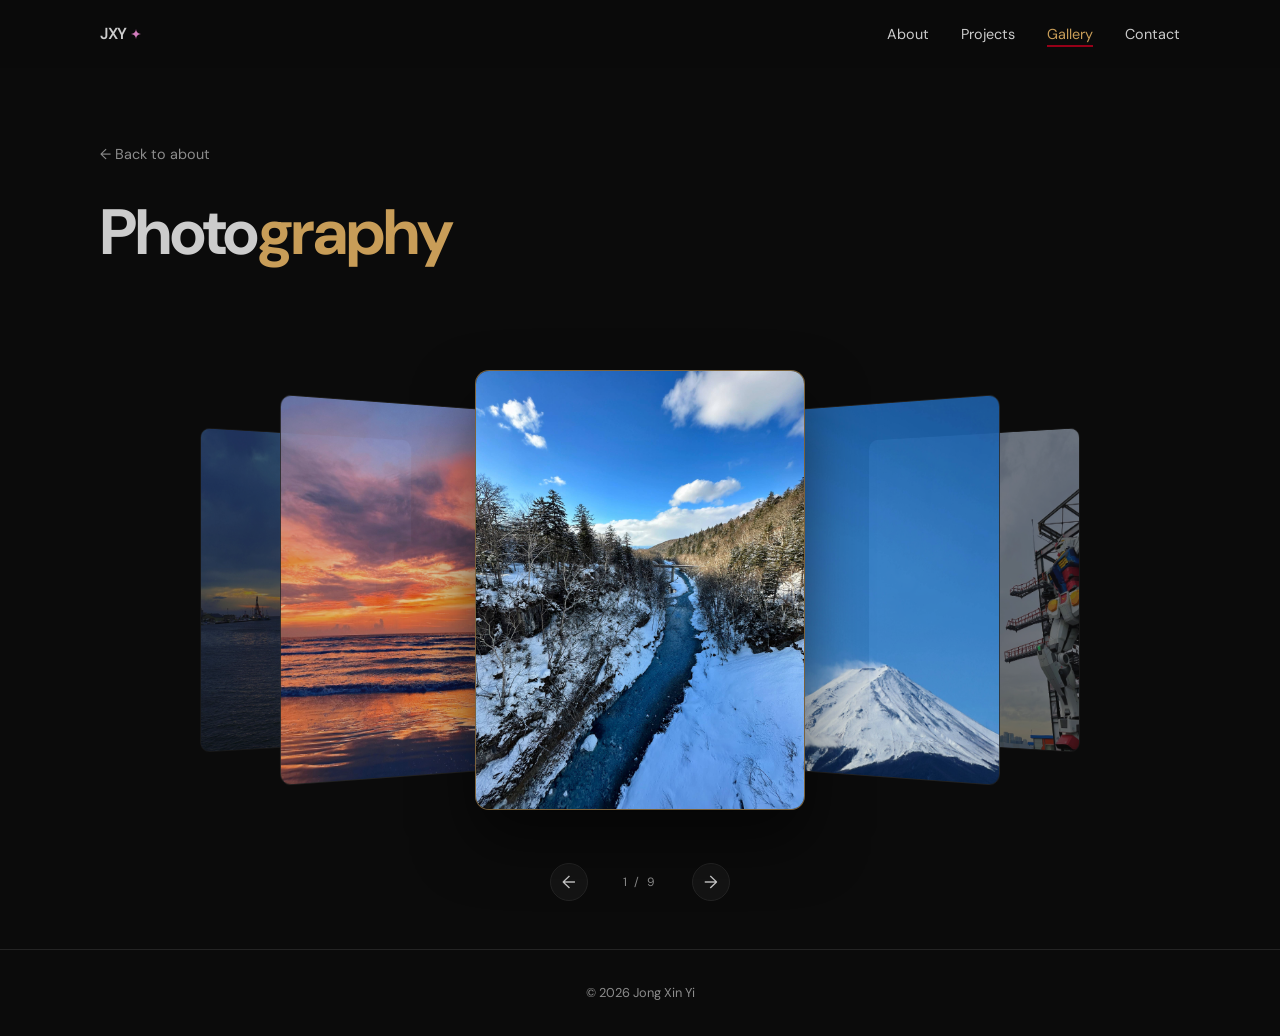
==== commit 53afcda8: "intro, gallery, fade in" ====
--- a/gallery.html
+++ b/gallery.html
@@ -16,6 +16,7 @@
             <ul>
                 <li><a href="index.html#about">About</a></li>
                 <li><a href="index.html#projects">Projects</a></li>
+                <li><a href="gallery.html" class="current">Gallery</a></li>
                 <li><a href="index.html#contact">Contact</a></li>
             </ul>
         </div>
--- a/style.css
+++ b/style.css
@@ -374,7 +374,7 @@
 
 
 .about-intro {
-    max-width: 520px; /* matches the old line wrapping */
+    max-width: none; /* full width of the section */
     margin-bottom: 40px;
 }
 
@@ -2641,7 +2641,7 @@
 
 /* ================= V12: intro on top, Education + Skills on the same line ================= */
 .about-intro {
-    max-width: 520px;
+    max-width: none; /* spans the whole section, above Education and Skills */
     margin-bottom: 48px;
     color: var(--text);
 }
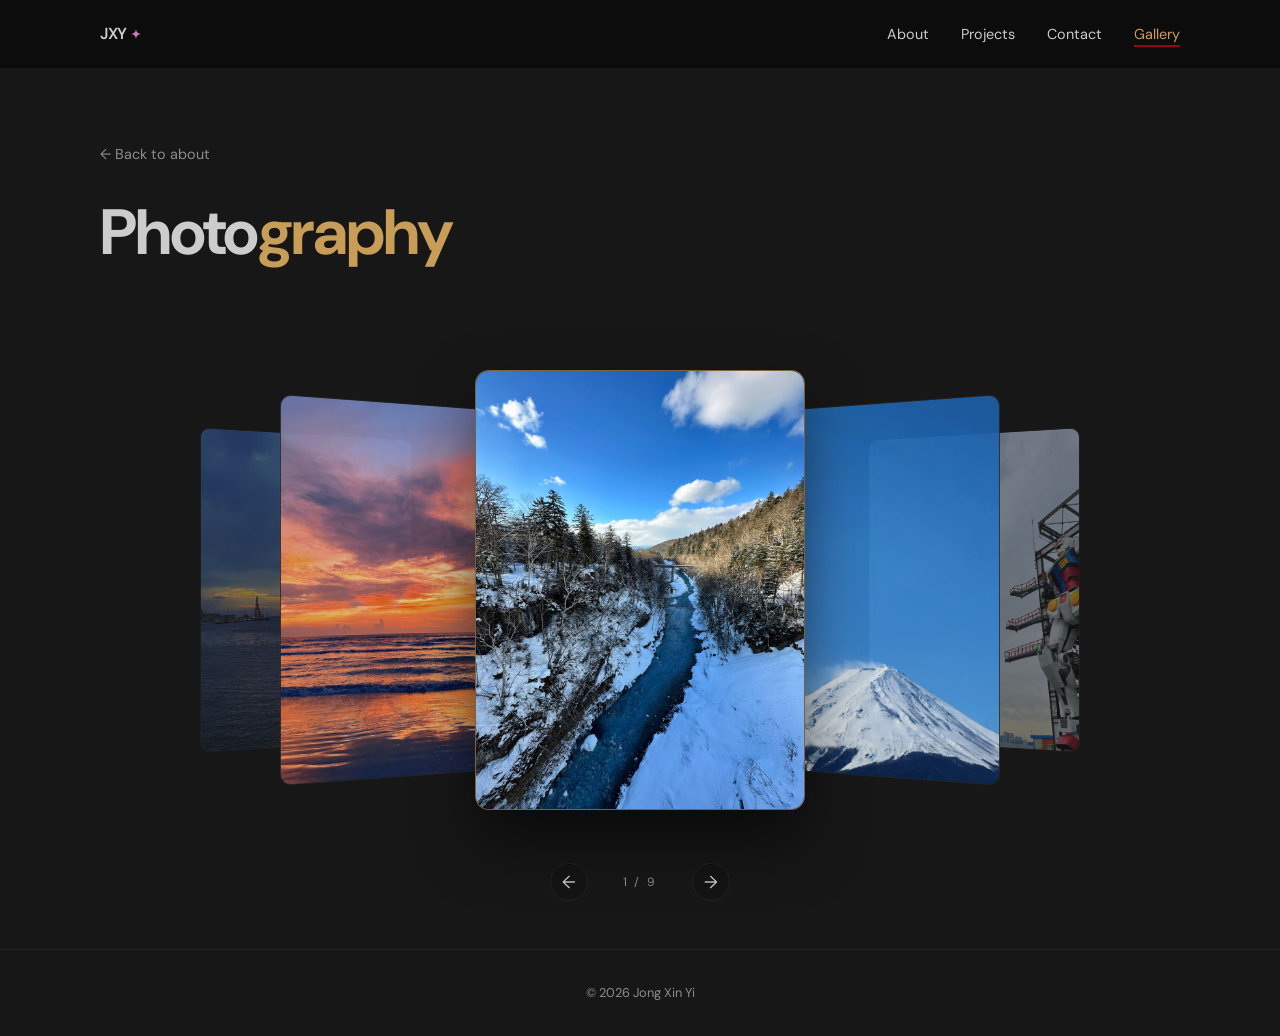
==== commit 2d859fa8: "nav, style" ====
--- a/gallery.html
+++ b/gallery.html
@@ -16,8 +16,8 @@
             <ul>
                 <li><a href="index.html#about">About</a></li>
                 <li><a href="index.html#projects">Projects</a></li>
+                <li><a href="index.html#contact">Contact</a></li>
                 <li><a href="gallery.html" class="current">Gallery</a></li>
-                <li><a href="index.html#contact">Contact</a></li>
             </ul>
         </div>
     </header>
--- a/style.css
+++ b/style.css
@@ -1,6 +1,6 @@
 /* ---------- Design tokens (edit colours here) ---------- */
 :root {
-    --bg: #0b0b0b; /* slightly lighter than pure black */
+    --bg: #171717; /* slightly lighter than pure black */
     --surface: #141414;
     --line: #242424;
     --text: #cccccc;
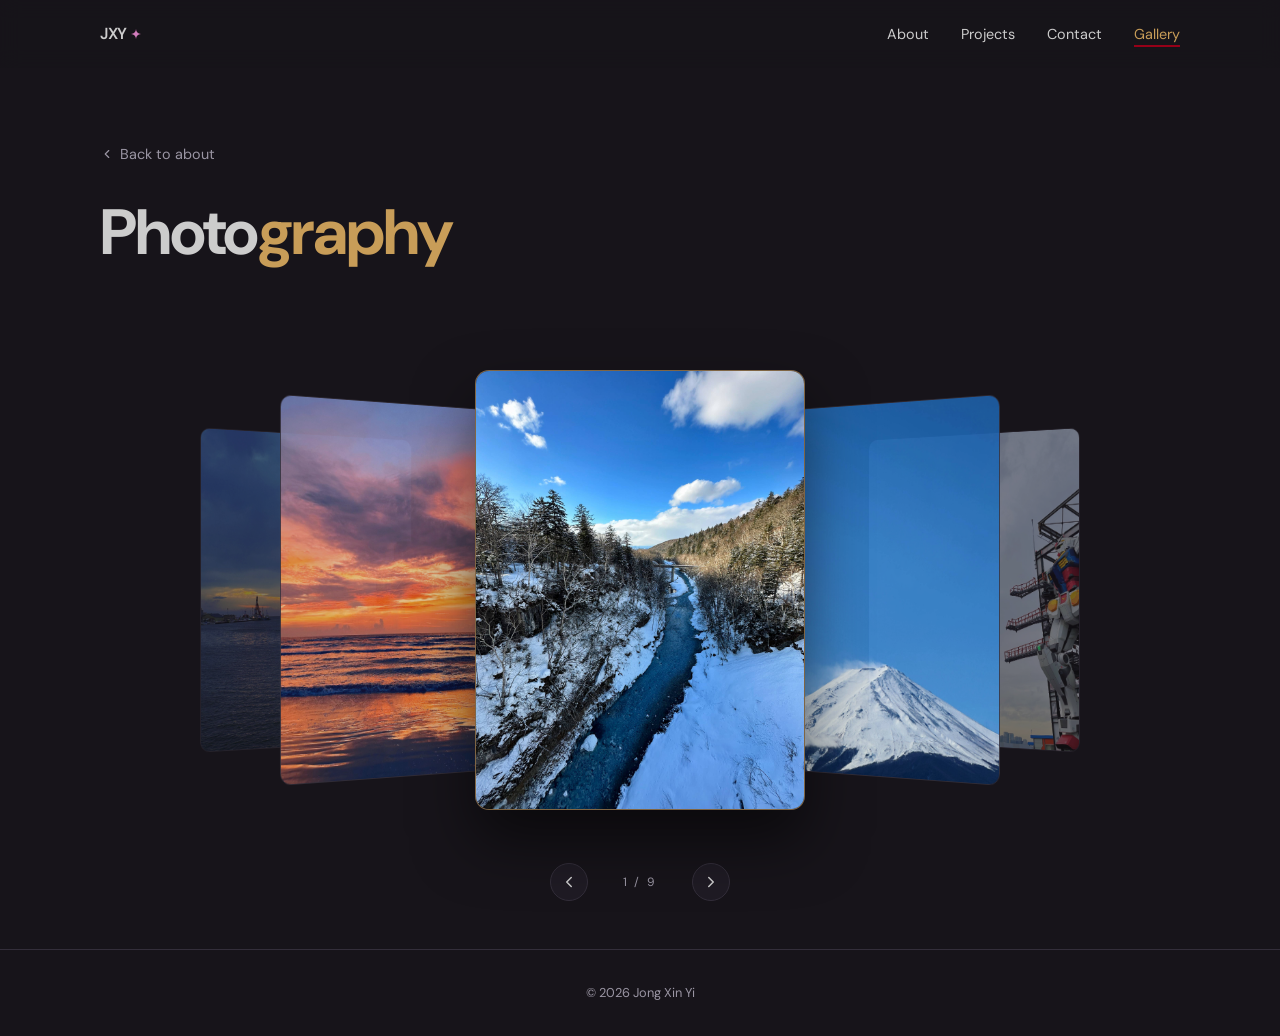
==== commit ae6946ea: "arrow" ====
--- a/gallery.html
+++ b/gallery.html
@@ -24,7 +24,7 @@
 
     <main>
         <section class="gallery-hero wrap">
-            <a href="index.html#about" class="back">&larr; Back to about</a>
+            <a href="index.html#about" class="back"><svg viewBox="0 0 24 24" fill="none" stroke="currentColor" stroke-width="2" stroke-linecap="round" stroke-linejoin="round" aria-hidden="true"><path d="m15 6-6 6 6 6" /></svg>Back to about</a>
             <h1>Photo<span style="color:var(--gold)">graphy</span></h1>
         </section>
 
@@ -33,18 +33,18 @@
                 <div class="ring" id="ring"></div>
             </div>
             <div class="car-ui">
-                <button class="car-btn" id="cPrev" aria-label="Previous photo">&larr;</button>
+                <button class="car-btn" id="cPrev" aria-label="Previous photo"><svg viewBox="0 0 24 24" fill="none" stroke="currentColor" stroke-width="2" stroke-linecap="round" stroke-linejoin="round" aria-hidden="true"><path d="m15 6-6 6 6 6" /></svg></button>
                 <span class="car-count" id="cCount"></span>
-                <button class="car-btn" id="cNext" aria-label="Next photo">&rarr;</button>
+                <button class="car-btn" id="cNext" aria-label="Next photo"><svg viewBox="0 0 24 24" fill="none" stroke="currentColor" stroke-width="2" stroke-linecap="round" stroke-linejoin="round" aria-hidden="true"><path d="m9 6 6 6-6 6" /></svg></button>
             </div>
         </div>
     </main>
 
     <div class="lightbox" id="lightbox" aria-hidden="true">
         <button class="x" aria-label="Close">&times;</button>
-        <button class="prev" aria-label="Previous">&larr;</button>
+        <button class="prev" aria-label="Previous"><svg viewBox="0 0 24 24" fill="none" stroke="currentColor" stroke-width="2" stroke-linecap="round" stroke-linejoin="round" aria-hidden="true"><path d="m15 6-6 6 6 6" /></svg></button>
         <img alt="">
-        <button class="next" aria-label="Next">&rarr;</button>
+        <button class="next" aria-label="Next"><svg viewBox="0 0 24 24" fill="none" stroke="currentColor" stroke-width="2" stroke-linecap="round" stroke-linejoin="round" aria-hidden="true"><path d="m9 6 6 6-6 6" /></svg></button>
         <div class="count"></div>
     </div>
 
--- a/style.css
+++ b/style.css
@@ -1,10 +1,10 @@
 /* ---------- Design tokens (edit colours here) ---------- */
 :root {
-    --bg: #171717; /* slightly lighter than pure black */
-    --surface: #141414;
-    --line: #242424;
+    --bg: #17141a; /* slightly lighter than pure black */
+    --surface: #1f1b24;
+    --line: #332e3a;
     --text: #cccccc;
-    --muted: #8c8c8c;
+    --muted: #9a95a3;
     --red: #960018; /* buttons, hover */
     --pink: #d27cbc; /* decoration */
     --gold: #C89D58; /* decoration */
@@ -114,7 +114,7 @@
     position: fixed;
     inset: 0 0 auto 0;
     z-index: 10;
-    background: rgba(11,11,11,.8);
+    background: rgba(23,20,26,.8);
     backdrop-filter: blur(10px);
 }
 
@@ -323,7 +323,7 @@
 .photo {
     aspect-ratio: 4/5;
     border-radius: var(--radius);
-    background: linear-gradient(135deg, #1b1b1b, #101010);
+    background: linear-gradient(135deg, #29242f, #1c1820);
     border: 1px solid var(--line);
     position: relative;
     overflow: hidden;
@@ -449,7 +449,7 @@
 
     .card .cover {
         aspect-ratio: 16/10;
-        background: #1a1a1a;
+        background: #26222c;
         position: relative;
         overflow: hidden;
     }
@@ -571,7 +571,7 @@
     padding-bottom: 40px;
 }
 
-.back {
+a.back {
     color: var(--muted);
     font-size: .9rem;
     display: inline-block;
@@ -579,7 +579,7 @@
     transition: color .2s;
 }
 
-    .back:hover {
+    a.back:hover {
         color: var(--red);
     }
 
@@ -599,7 +599,7 @@
 .detail-cover {
     aspect-ratio: 16/8;
     border-radius: var(--radius);
-    background: #1a1a1a;
+    background: #26222c;
     overflow: hidden;
     border: 1px solid var(--line);
 }
@@ -877,7 +877,7 @@
     backface-visibility: hidden;
     -webkit-backface-visibility: hidden;
     background: var(--surface);
-    border: 1px solid #2c2c2c;
+    border: 1px solid #3a3441;
     box-shadow: 0 30px 60px rgba(0,0,0,.55), 0 0 0 1px rgba(210,124,188,.08);
     padding: 22px;
     overflow: hidden;
@@ -893,7 +893,7 @@
     margin: 0 auto 14px;
     border-radius: 99px;
     background: var(--bg);
-    border: 1px solid #2c2c2c;
+    border: 1px solid #3a3441;
 }
 
 .id-photo {
@@ -901,8 +901,8 @@
     height: 240px;
     border-radius: 14px;
     overflow: hidden;
-    background: linear-gradient(135deg, #1d1d1d, #111);
-    border: 1px solid #2a2a2a;
+    background: linear-gradient(135deg, #2b2631, #1d1921);
+    border: 1px solid #38323f;
 }
 
     .id-photo.full {
@@ -943,9 +943,9 @@
     font-size: .7rem;
     padding: 5px 12px;
     border-radius: 99px;
-    background: rgba(11,11,11,.8);
+    background: rgba(23,20,26,.8);
     color: var(--text);
-    border: 1px solid #333;
+    border: 1px solid #3d3745;
     opacity: 0;
     transition: opacity .25s, background .25s;
     cursor: pointer;
@@ -1569,8 +1569,8 @@
     }
 
 .face {
-    background: linear-gradient(160deg, #1d1d1d, #0f0f0f);
-    border: 1px solid #333;
+    background: linear-gradient(160deg, #2b2631, #1b171e);
+    border: 1px solid #3d3745;
     box-shadow: inset 0 0 0 1px rgba(255,255,255,.04), inset 0 1px 0 rgba(255,255,255,.14);
     transform: translateZ(5px);
 }
@@ -1583,8 +1583,8 @@
     position: absolute;
     inset: 0;
     border-radius: 20px;
-    background: #2a2a2a;
-    border: 1px solid #3a3a3a;
+    background: #38323f;
+    border: 1px solid #453e4d;
 }
 
     .edge.shadow {
@@ -1801,7 +1801,7 @@
     position: relative;
     overflow: hidden;
     cursor: zoom-in;
-    background: #1a1a1a;
+    background: #26222c;
     border: 1px solid var(--line);
     border-radius: var(--radius);
     transition: border-color .3s, transform .4s cubic-bezier(.2,.7,.2,1);
@@ -1847,7 +1847,7 @@
     z-index: 50;
     display: none;
     place-items: center;
-    background: rgba(11,11,11,.94);
+    background: rgba(23,20,26,.94);
     backdrop-filter: blur(6px);
 }
 
@@ -2001,7 +2001,7 @@
     display: grid;
     place-items: center;
     padding: 24px;
-    background: rgba(11,11,11,.82);
+    background: rgba(23,20,26,.82);
     backdrop-filter: blur(8px);
     opacity: 0;
     visibility: hidden;
@@ -2019,8 +2019,8 @@
     width: min(760px, 100%);
     max-height: min(92vh, 880px);
     overflow-y: auto;
-    background: linear-gradient(160deg, #1b1b1b, #121212);
-    border: 1px solid #2c2c2c;
+    background: linear-gradient(160deg, #29242f, #1e1a22);
+    border: 1px solid #3a3441;
     border-radius: 20px;
     box-shadow: 0 40px 80px rgba(0,0,0,.6), 0 0 0 1px rgba(210,124,188,.08);
     transform: translateY(24px) scale(.96);
@@ -2033,7 +2033,7 @@
 
 .m-cover {
     aspect-ratio: 16/8;
-    background: #1a1a1a;
+    background: #26222c;
     overflow: hidden;
 }
 
@@ -2297,7 +2297,7 @@
     will-change: transform;
     border-radius: var(--radius);
     overflow: hidden;
-    background: #1a1a1a;
+    background: #26222c;
     border: 1px solid var(--line);
     backface-visibility: hidden;
     -webkit-backface-visibility: hidden;
@@ -2689,3 +2689,22 @@
 .skill-group + .skill-group {
     margin-top: 22px;
 }
+
+/* ================= Chevron arrows ( < and > ) ================= */
+.car-btn, .lightbox .prev, .lightbox .next {
+    display: grid;
+    place-items: center;
+    padding: 0;
+}
+
+    .car-btn svg, .lightbox .prev svg, .lightbox .next svg {
+        width: 18px;
+        height: 18px;
+    }
+
+a.back svg {
+    width: 14px;
+    height: 14px;
+    vertical-align: -2px;
+    margin-right: 6px;
+}
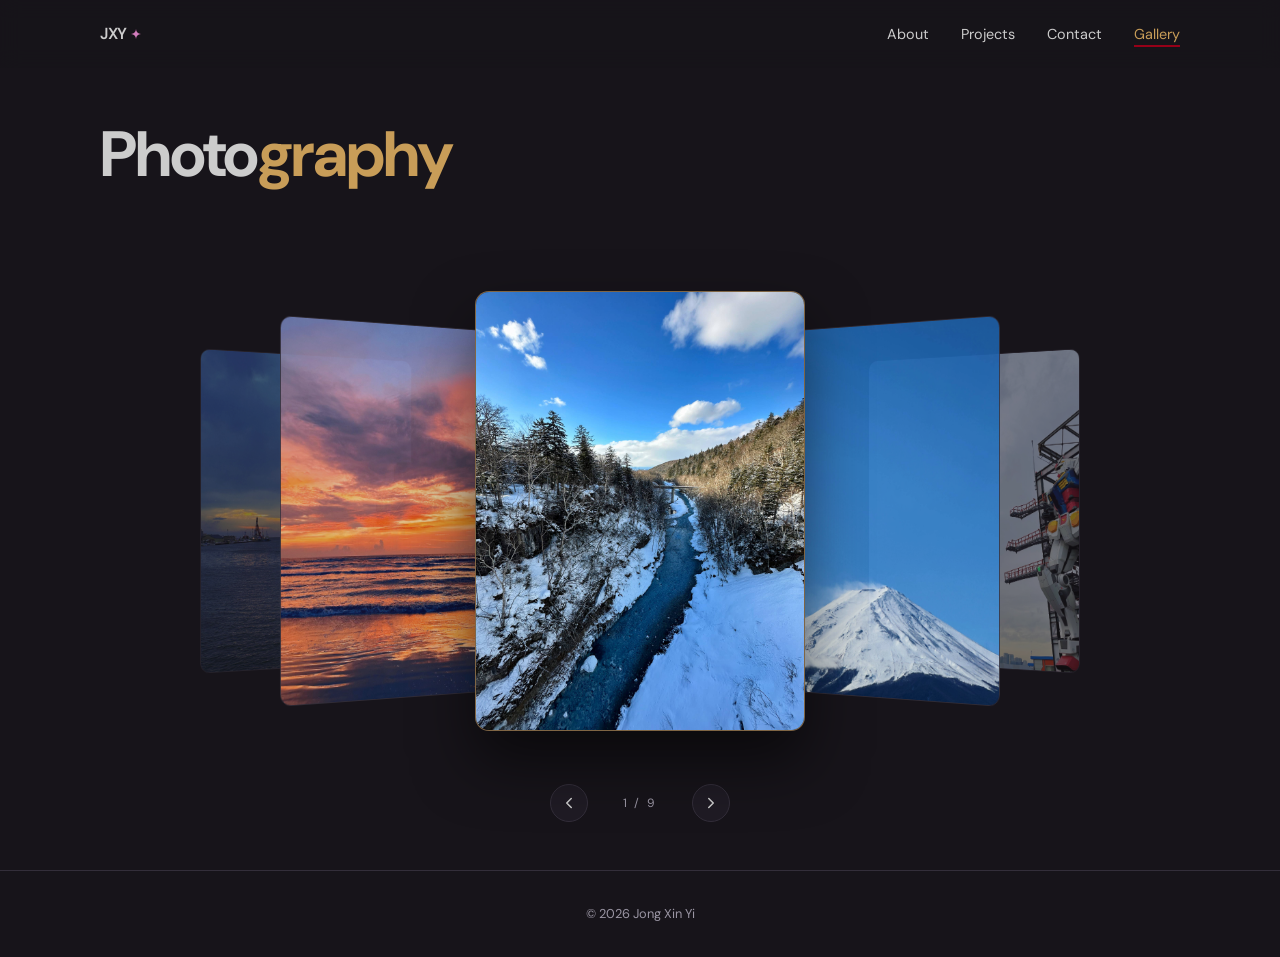
==== commit 92505b00: "gallery" ====
--- a/gallery.html
+++ b/gallery.html
@@ -24,7 +24,6 @@
 
     <main>
         <section class="gallery-hero wrap">
-            <a href="index.html#about" class="back"><svg viewBox="0 0 24 24" fill="none" stroke="currentColor" stroke-width="2" stroke-linecap="round" stroke-linejoin="round" aria-hidden="true"><path d="m15 6-6 6 6 6" /></svg>Back to about</a>
             <h1>Photo<span style="color:var(--gold)">graphy</span></h1>
         </section>
 
@@ -41,7 +40,7 @@
     </main>
 
     <div class="lightbox" id="lightbox" aria-hidden="true">
-        <button class="x" aria-label="Close">&times;</button>
+        <button class="x" aria-label="Close"><svg viewBox="0 0 24 24" fill="none" stroke="currentColor" stroke-width="2" stroke-linecap="round" aria-hidden="true"><path d="M4.5 4.5l15 15M19.5 4.5l-15 15" /></svg></button>
         <button class="prev" aria-label="Previous"><svg viewBox="0 0 24 24" fill="none" stroke="currentColor" stroke-width="2" stroke-linecap="round" stroke-linejoin="round" aria-hidden="true"><path d="m15 6-6 6 6 6" /></svg></button>
         <img alt="">
         <button class="next" aria-label="Next"><svg viewBox="0 0 24 24" fill="none" stroke="currentColor" stroke-width="2" stroke-linecap="round" stroke-linejoin="round" aria-hidden="true"><path d="m9 6 6 6-6 6" /></svg></button>
--- a/style.css
+++ b/style.css
@@ -1769,7 +1769,7 @@
     }
 
 .gallery-hero {
-    padding-top: 140px;
+    padding-top: 120px;
     padding-bottom: 40px;
 }
 
@@ -2708,3 +2708,15 @@
     vertical-align: -2px;
     margin-right: 6px;
 }
+
+/* bigger X in the photo viewer (the circle stays the same size) */
+.lightbox .x {
+    display: grid;
+    place-items: center;
+    padding: 0;
+}
+
+    .lightbox .x svg {
+        width: 12px;
+        height: 12px;
+    }
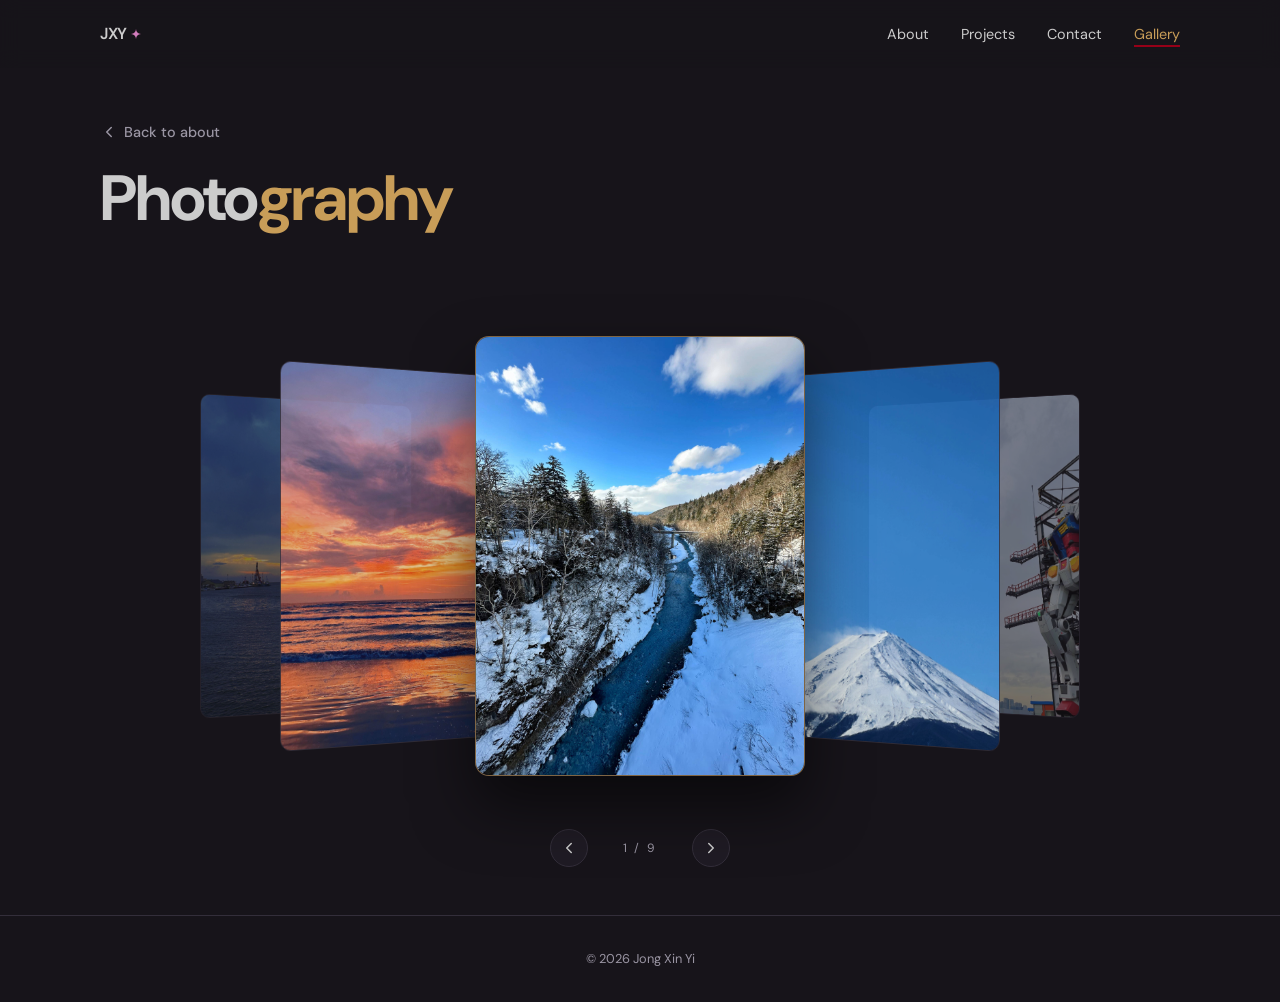
==== commit 0b21d799: "update" ====
--- a/gallery.html
+++ b/gallery.html
@@ -24,6 +24,7 @@
 
     <main>
         <section class="gallery-hero wrap">
+            <a href="index.html#about" class="back-link"><svg viewBox="0 0 24 24" fill="none" stroke="currentColor" stroke-width="2" stroke-linecap="round" stroke-linejoin="round" aria-hidden="true"><path d="m15 6-6 6 6 6" /></svg>Back to about</a>
             <h1>Photo<span style="color:var(--gold)">graphy</span></h1>
         </section>
 
--- a/style.css
+++ b/style.css
@@ -2720,3 +2720,69 @@
         width: 12px;
         height: 12px;
     }
+
+/* Project timeline at the bottom of each card */
+.card-in {
+    display: flex;
+    flex-direction: column;
+}
+
+.card .body {
+    flex: 1;
+    display: flex;
+    flex-direction: column;
+}
+
+    .card .body .tags {
+        margin-bottom: 10px;
+    }
+
+.card .period {
+    margin-top: auto;
+    padding-top: 16px;
+    display: flex;
+    align-items: center;
+    gap: 8px;
+    font-size: .8rem;
+    color: var(--muted);
+}
+
+/* Inline gold link (e.g. "photography" in the About intro) */
+.gold-link {
+    color: var(--gold);
+    font-weight: 700;
+    text-decoration: underline;
+    text-underline-offset: 4px;
+    text-decoration-thickness: 2px;
+    transition: color .25s, text-decoration-color .25s;
+}
+
+    .gold-link:hover, .gold-link:focus-visible {
+        color: var(--pink);
+    }
+
+/* "< Back to about" link above the gallery title */
+.back-link {
+    display: inline-flex;
+    align-items: center;
+    gap: 6px;
+    margin-bottom: 20px;
+    font-size: .9rem;
+    font-weight: 500;
+    color: var(--muted);
+    transition: color .25s;
+}
+
+    .back-link svg {
+        width: 18px;
+        height: 18px;
+        transition: transform .25s;
+    }
+
+    .back-link:hover, .back-link:focus-visible {
+        color: var(--gold);
+    }
+
+        .back-link:hover svg, .back-link:focus-visible svg {
+            transform: translateX(-4px);
+        }
